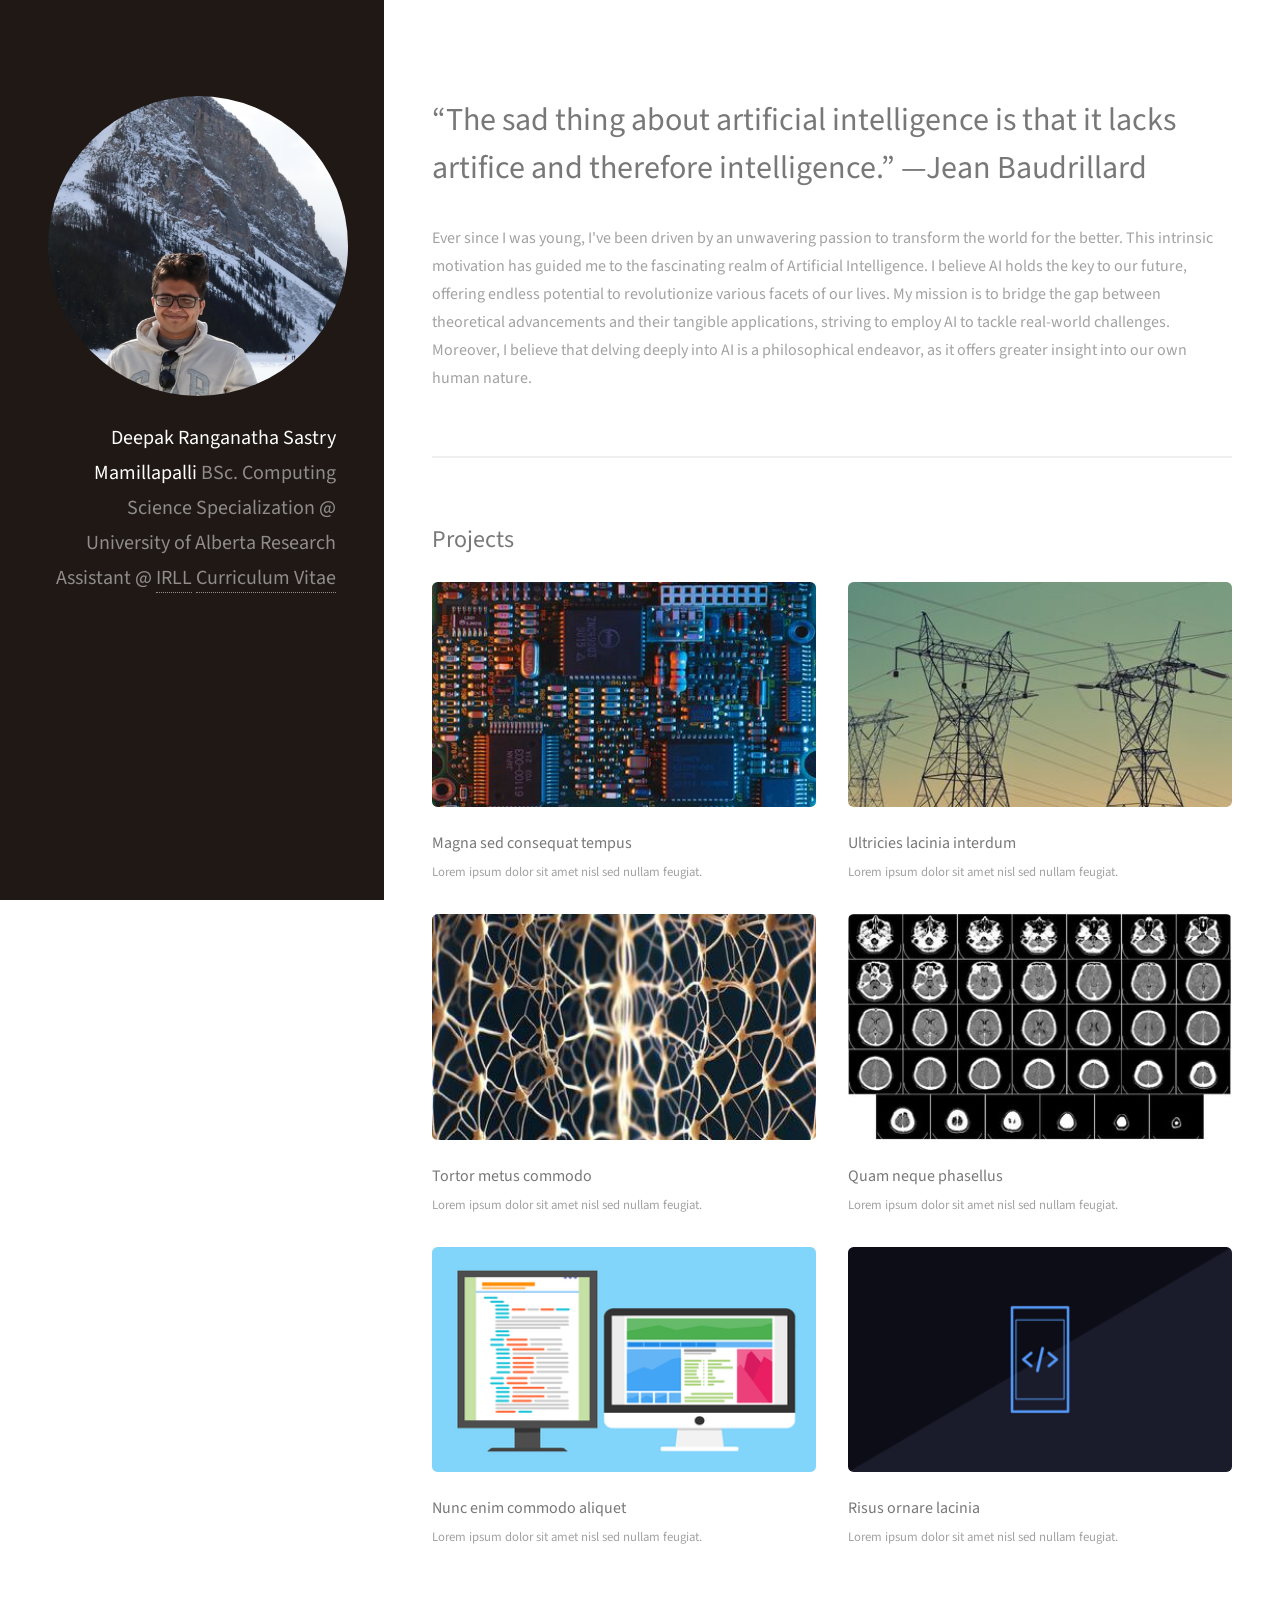
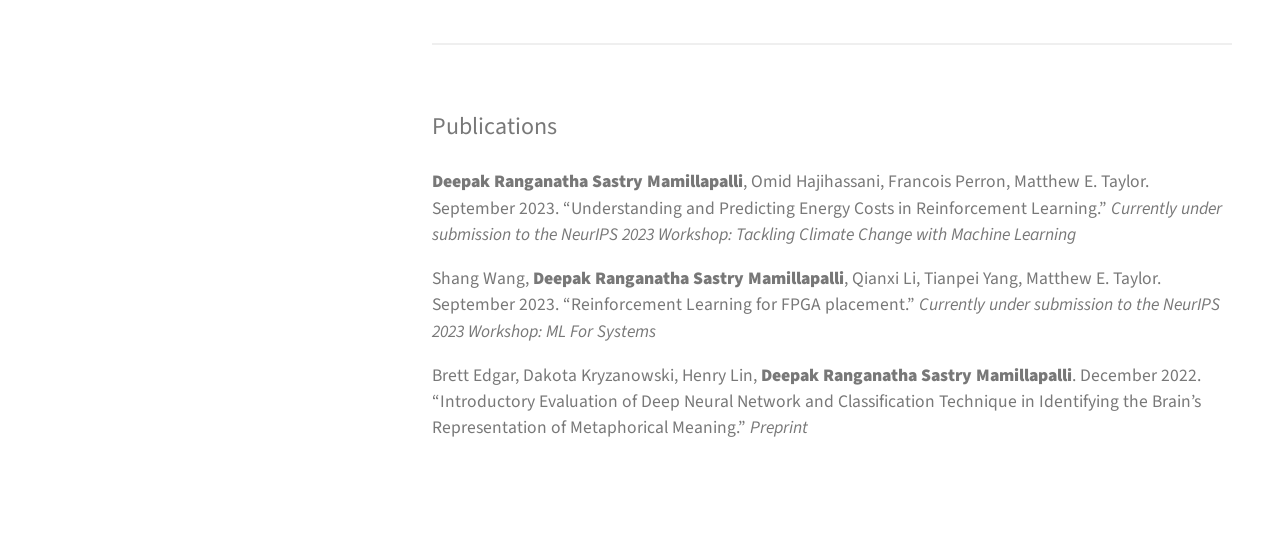
==== index.html @ e7799448 "fixed pdf" ====
<!DOCTYPE HTML>
<!--
	Strata by HTML5 UP
	html5up.net | @ajlkn
	Free for personal and commercial use under the CCA 3.0 license (html5up.net/license)
-->
<html>
	<head>
		<title>Deepak Ranganatha Sastry Mamillapalli</title>
		<meta charset="utf-8" />
		<meta name="viewport" content="width=device-width, initial-scale=1, user-scalable=no" />
		<link rel="stylesheet" href="assets/css/main.css" />
	</head>
	<body class="is-preload">

		<!-- Header -->
			<header id="header">
				<div class="inner">
					<a href="#" class="image avatar"><img src="images/deepak.jpeg" alt="" /></a>
					<h1><strong>Deepak Ranganatha Sastry Mamillapalli</strong><br />
					BSc. Computing Science Specialization @ University of Alberta<br />
					Research Assistant @ <a href="https://irll.ca/" target="_blank" rel="noopener noreferrer">IRLL</a><br />
					<a href="https://deepakr-sastry.github.io/Deepak_CV-3.pdf" target="_blank">Curriculum Vitae</a>
				</h1>
				</div>
			</header>

		<!-- Main -->
			<div id="main">

				<!-- One -->
					<section id="one">
						<header class="major">
							<h2>“The sad thing about artificial intelligence is that it lacks artifice and therefore intelligence.” —Jean Baudrillard</h2>
						</header>
						<p>Ever since I was young, I've been driven by an unwavering passion to transform the world for the better. This intrinsic motivation has guided me to the fascinating realm of Artificial Intelligence. I believe AI holds the key to our future, offering endless potential to revolutionize various facets of our lives. My mission is to bridge the gap between theoretical advancements and their tangible applications, striving to employ AI to tackle real-world challenges. Moreover, I believe that delving deeply into AI is a philosophical endeavor, as it offers greater insight into our own human nature.</p>
						<!-- <ul class="actions">
							<li><a href="#" class="button">Learn More</a></li>
						</ul> -->
					</section>

				<!-- Two -->
					<section id="two">
						<h2>Projects</h2>
						<div class="row">
							<article class="col-6 col-12-xsmall work-item">
								<a class="image fit thumb"><img src="images/thumbs/chip.jpg" alt="" /></a>
								<h3>Magna sed consequat tempus</h3>
								<p>Lorem ipsum dolor sit amet nisl sed nullam feugiat.</p>
							</article>
							<article class="col-6 col-12-xsmall work-item">
								<a class="image fit thumb"><img src="images/thumbs/energy.jpg" alt="" /></a>
								<h3>Ultricies lacinia interdum</h3>
								<p>Lorem ipsum dolor sit amet nisl sed nullam feugiat.</p>
							</article>
							<article class="col-6 col-12-xsmall work-item">
								<a class="image fit thumb"><img src="images/thumbs/neural.jpg" alt="" /></a>
								<h3>Tortor metus commodo</h3>
								<p>Lorem ipsum dolor sit amet nisl sed nullam feugiat.</p>
							</article>
							<article class="col-6 col-12-xsmall work-item">
								<a class="image fit thumb"><img src="images/thumbs/brain.jpg" alt="" /></a>
								<h3>Quam neque phasellus</h3>
								<p>Lorem ipsum dolor sit amet nisl sed nullam feugiat.</p>
							</article>
							<article class="col-6 col-12-xsmall work-item">
								<a class="image fit thumb"><img src="images/thumbs/website.png" alt="" /></a>
								<h3>Nunc enim commodo aliquet</h3>
								<p>Lorem ipsum dolor sit amet nisl sed nullam feugiat.</p>
							</article>
							<article class="col-6 col-12-xsmall work-item">
								<a class="image fit thumb"><img src="images/thumbs/android.png" alt="" /></a>
								<h3>Risus ornare lacinia</h3>
								<p>Lorem ipsum dolor sit amet nisl sed nullam feugiat.</p>
							</article>
						</div>
						<!-- <ul class="actions">
							<li><a href="#" class="button">Full Portfolio</a></li>
						</ul> -->
					</section>

				<!-- Three -->
					<!-- <section id="three">
						<h2>Get In Touch</h2>
						<p>Accumsan pellentesque commodo blandit enim arcu non at amet id arcu magna. Accumsan orci faucibus id eu lorem semper nunc nisi lorem vulputate lorem neque lorem ipsum dolor.</p>
						<div class="row">
							<div class="col-8 col-12-small">
								<form method="post" action="#">
									<div class="row gtr-uniform gtr-50">
										<div class="col-6 col-12-xsmall"><input type="text" name="name" id="name" placeholder="Name" /></div>
										<div class="col-6 col-12-xsmall"><input type="email" name="email" id="email" placeholder="Email" /></div>
										<div class="col-12"><textarea name="message" id="message" placeholder="Message" rows="4"></textarea></div>
									</div>
								</form>
								<ul class="actions">
									<li><input type="submit" value="Send Message" /></li>
								</ul>
							</div>
							<div class="col-4 col-12-small">
								<ul class="labeled-icons">
									<li>
										<h3 class="icon solid fa-home"><span class="label">Address</span></h3>
										1234 Somewhere Rd.<br />
										Nashville, TN 00000<br />
										United States
									</li>
									<li>
										<h3 class="icon solid fa-mobile-alt"><span class="label">Phone</span></h3>
										000-000-0000
									</li>
									<li>
										<h3 class="icon solid fa-envelope"><span class="label">Email</span></h3>
										<a href="#">hello@untitled.tld</a>
									</li>
								</ul>
							</div>
						</div>
					</section> -->

				<!-- Four -->
					<section id="four">
						<h2>Publications</h2>

						<section>
							<h4><strong style="font-weight: 900;">Deepak Ranganatha Sastry Mamillapalli</strong>, Omid Hajihassani, Francois Perron, Matthew E. Taylor. September 2023. “Understanding and Predicting Energy Costs in Reinforcement Learning.” <i>Currently under submission to the NeurIPS 2023 Workshop: Tackling Climate Change with
								Machine Learning</i></h4>
							<h4>Shang Wang, <strong style="font-weight: 900;">Deepak Ranganatha Sastry Mamillapalli</strong>, Qianxi Li, Tianpei Yang, Matthew E. Taylor. September 2023. “Reinforcement Learning
								for FPGA placement.” <i>Currently under submission to the NeurIPS 2023 Workshop: ML For Systems</i></h4>
							<h4>Brett Edgar, Dakota Kryzanowski, Henry Lin, <strong style="font-weight: 900;">Deepak Ranganatha Sastry Mamillapalli</strong>. December 2022. “Introductory Evaluation of Deep
								Neural Network and Classification Technique in Identifying the Brain’s Representation of Metaphorical Meaning.” <i>Preprint</i></h4>

							<!-- <p>This is <b>bold</b> and this is <strong>strong</strong>. This is italic</i> and this is <em>emphasized</em>.
							This is <sup>superscript</sup> text and this is <sub>subscript</sub> text.
							This is <u>underlined</u> and this is code: <code>for (;;) { ... }</code>. Finally, <a href="#">this is a link</a>.</p>
							<hr />
							<header>
								<h4>Heading with a Subtitle</h4>
								<p>Lorem ipsum dolor sit amet nullam id egestas urna aliquam</p>
							</header>
							<p>Nunc lacinia ante nunc ac lobortis. Interdum adipiscing gravida odio porttitor sem non mi integer non faucibus ornare mi ut ante amet placerat aliquet. Volutpat eu sed ante lacinia sapien lorem accumsan varius montes viverra nibh in adipiscing blandit tempus accumsan.</p>
							<header>
								<h5>Heading with a Subtitle</h5>
								<p>Lorem ipsum dolor sit amet nullam id egestas urna aliquam</p>
							</header>
							<p>Nunc lacinia ante nunc ac lobortis. Interdum adipiscing gravida odio porttitor sem non mi integer non faucibus ornare mi ut ante amet placerat aliquet. Volutpat eu sed ante lacinia sapien lorem accumsan varius montes viverra nibh in adipiscing blandit tempus accumsan.</p>
							<hr />
							<h2>Heading Level 2</h2>
							<h3>Heading Level 3</h3>
							<h4>Heading Level 4</h4>
							<h5>Heading Level 5</h5>
							<h6>Heading Level 6</h6>
							<hr />
							<h5>Blockquote</h5>
							<blockquote>Fringilla nisl. Donec accumsan interdum nisi, quis tincidunt felis sagittis eget tempus euismod. Vestibulum ante ipsum primis in faucibus vestibulum. Blandit adipiscing eu felis iaculis volutpat ac adipiscing accumsan faucibus. Vestibulum ante ipsum primis in faucibus lorem ipsum dolor sit amet nullam adipiscing eu felis.</blockquote> -->
<!--
print 'It took ' + i + ' iterations to sort the deck.';</code></pre>
						</section>

						<section>
							<h4>Lists</h4>
							<div class="row">
								<div class="col-6 col-12-xsmall">
									<h5>Unordered</h5>
									<ul>
										<li>Dolor pulvinar etiam magna etiam.</li>
										<li>Sagittis adipiscing lorem eleifend.</li>
										<li>Felis enim feugiat dolore viverra.</li>
									</ul>
									<h5>Alternate</h5>
									<ul class="alt">
										<li>Dolor pulvinar etiam magna etiam.</li>
										<li>Sagittis adipiscing lorem eleifend.</li>
										<li>Felis enim feugiat dolore viverra.</li>
									</ul>
								</div>
								<div class="col-6 col-12-xsmall">
									<h5>Ordered</h5>
									<ol>
										<li>Dolor pulvinar etiam magna etiam.</li>
										<li>Etiam vel felis at lorem sed viverra.</li>
										<li>Felis enim feugiat dolore viverra.</li>
										<li>Dolor pulvinar etiam magna etiam.</li>
										<li>Etiam vel felis at lorem sed viverra.</li>
										<li>Felis enim feugiat dolore viverra.</li>
									</ol>
									<h5>Icons</h5>
									<ul class="icons">
										<li><a href="#" class="icon brands fa-twitter"><span class="label">Twitter</span></a></li>
										<li><a href="#" class="icon brands fa-facebook-f"><span class="label">Facebook</span></a></li>
										<li><a href="#" class="icon brands fa-instagram"><span class="label">Instagram</span></a></li>
										<li><a href="#" class="icon brands fa-github"><span class="label">Github</span></a></li>
										<li><a href="#" class="icon brands fa-dribbble"><span class="label">Dribbble</span></a></li>
										<li><a href="#" class="icon brands fa-tumblr"><span class="label">Tumblr</span></a></li>
									</ul>
								</div>
							</div>
							<h5>Actions</h5>
							<ul class="actions">
								<li><a href="#" class="button primary">Default</a></li>
								<li><a href="#" class="button">Default</a></li>
							</ul>
							<ul class="actions small">
								<li><a href="#" class="button primary small">Small</a></li>
								<li><a href="#" class="button small">Small</a></li>
							</ul>
							<div class="row">
								<div class="col-6 col-12-small">
									<ul class="actions stacked">
										<li><a href="#" class="button primary">Default</a></li>
										<li><a href="#" class="button">Default</a></li>
									</ul>
								</div>
								<div class="col-6 col-12-small">
									<ul class="actions stacked">
										<li><a href="#" class="button primary small">Small</a></li>
										<li><a href="#" class="button small">Small</a></li>
									</ul>
								</div>
								<div class="col-6 col-12-small">
									<ul class="actions stacked">
										<li><a href="#" class="button primary fit">Default</a></li>
										<li><a href="#" class="button fit">Default</a></li>
									</ul>
								</div>
								<div class="col-6 col-12-small">
									<ul class="actions stacked">
										<li><a href="#" class="button primary small fit">Small</a></li>
										<li><a href="#" class="button small fit">Small</a></li>
									</ul>
								</div>
							</div>
						</section>

						<section>
							<h4>Table</h4>
							<h5>Default</h5>
							<div class="table-wrapper">
								<table>
									<thead>
										<tr>
											<th>Name</th>
											<th>Description</th>
											<th>Price</th>
										</tr>
									</thead>
									<tbody>
										<tr>
											<td>Item One</td>
											<td>Ante turpis integer aliquet porttitor.</td>
											<td>29.99</td>
										</tr>
										<tr>
											<td>Item Two</td>
											<td>Vis ac commodo adipiscing arcu aliquet.</td>
											<td>19.99</td>
										</tr>
										<tr>
											<td>Item Three</td>
											<td> Morbi faucibus arcu accumsan lorem.</td>
											<td>29.99</td>
										</tr>
										<tr>
											<td>Item Four</td>
											<td>Vitae integer tempus condimentum.</td>
											<td>19.99</td>
										</tr>
										<tr>
											<td>Item Five</td>
											<td>Ante turpis integer aliquet porttitor.</td>
											<td>29.99</td>
										</tr>
									</tbody>
									<tfoot>
										<tr>
											<td colspan="2"></td>
											<td>100.00</td>
										</tr>
									</tfoot>
								</table>
							</div>

							<h5>Alternate</h5>
							<div class="table-wrapper">
								<table class="alt">
									<thead>
										<tr>
											<th>Name</th>
											<th>Description</th>
											<th>Price</th>
										</tr>
									</thead>
									<tbody>
										<tr>
											<td>Item One</td>
											<td>Ante turpis integer aliquet porttitor.</td>
											<td>29.99</td>
										</tr>
										<tr>
											<td>Item Two</td>
											<td>Vis ac commodo adipiscing arcu aliquet.</td>
											<td>19.99</td>
										</tr>
										<tr>
											<td>Item Three</td>
											<td> Morbi faucibus arcu accumsan lorem.</td>
											<td>29.99</td>
										</tr>
										<tr>
											<td>Item Four</td>
											<td>Vitae integer tempus condimentum.</td>
											<td>19.99</td>
										</tr>
										<tr>
											<td>Item Five</td>
											<td>Ante turpis integer aliquet porttitor.</td>
											<td>29.99</td>
										</tr>
									</tbody>
									<tfoot>
										<tr>
											<td colspan="2"></td>
											<td>100.00</td>
										</tr>
									</tfoot>
								</table>
							</div>
						</section>

						<section>
							<h4>Buttons</h4>
							<ul class="actions">
								<li><a href="#" class="button primary">Primary</a></li>
								<li><a href="#" class="button">Default</a></li>
							</ul>
							<ul class="actions">
								<li><a href="#" class="button large">Large</a></li>
								<li><a href="#" class="button">Default</a></li>
								<li><a href="#" class="button small">Small</a></li>
							</ul>
							<ul class="actions fit">
								<li><a href="#" class="button primary fit">Fit</a></li>
								<li><a href="#" class="button fit">Fit</a></li>
							</ul>
							<ul class="actions fit small">
								<li><a href="#" class="button primary fit small">Fit + Small</a></li>
								<li><a href="#" class="button fit small">Fit + Small</a></li>
							</ul>
							<ul class="actions">
								<li><a href="#" class="button primary icon solid fa-download">Icon</a></li>
								<li><a href="#" class="button icon solid fa-download">Icon</a></li>
							</ul>
							<ul class="actions">
								<li><span class="button primary disabled">Primary</span></li>
								<li><span class="button disabled">Default</span></li>
							</ul>
						</section>

						<section>
							<h4>Form</h4>
							<form method="post" action="#">
								<div class="row gtr-uniform gtr-50">
									<div class="col-6 col-12-xsmall">
										<input type="text" name="demo-name" id="demo-name" value="" placeholder="Name" />
									</div>
									<div class="col-6 col-12-xsmall">
										<input type="email" name="demo-email" id="demo-email" value="" placeholder="Email" />
									</div>
									<div class="col-12">
										<select name="demo-category" id="demo-category">
											<option value="">- Category -</option>
											<option value="1">Manufacturing</option>
											<option value="1">Shipping</option>
											<option value="1">Administration</option>
											<option value="1">Human Resources</option>
										</select>
									</div>
									<div class="col-4 col-12-small">
										<input type="radio" id="demo-priority-low" name="demo-priority" checked>
										<label for="demo-priority-low">Low Priority</label>
									</div>
									<div class="col-4 col-12-small">
										<input type="radio" id="demo-priority-normal" name="demo-priority">
										<label for="demo-priority-normal">Normal Priority</label>
									</div>
									<div class="col-4 col-12-small">
										<input type="radio" id="demo-priority-high" name="demo-priority">
										<label for="demo-priority-high">High Priority</label>
									</div>
									<div class="col-6 col-12-small">
										<input type="checkbox" id="demo-copy" name="demo-copy">
										<label for="demo-copy">Email me a copy of this message</label>
									</div>
									<div class="col-6 col-12-small">
										<input type="checkbox" id="demo-human" name="demo-human" checked>
										<label for="demo-human">I am a human and not a robot</label>
									</div>
									<div class="col-12">
										<textarea name="demo-message" id="demo-message" placeholder="Enter your message" rows="6"></textarea>
									</div>
									<div class="col-12">
										<ul class="actions">
											<li><input type="submit" value="Send Message" class="primary" /></li>
											<li><input type="reset" value="Reset" /></li>
										</ul>
									</div>
								</div>
							</form>
						</section>

						<section>
							<h4>Image</h4>
							<h5>Fit</h5>
							<div class="box alt">
								<div class="row gtr-50 gtr-uniform">
									<div class="col-12"><span class="image fit"><img src="images/fulls/05.jpg" alt="" /></span></div>
									<div class="col-4"><span class="image fit"><img src="images/thumbs/01.jpg" alt="" /></span></div>
									<div class="col-4"><span class="image fit"><img src="images/thumbs/02.jpg" alt="" /></span></div>
									<div class="col-4"><span class="image fit"><img src="images/thumbs/03.jpg" alt="" /></span></div>
									<div class="col-4"><span class="image fit"><img src="images/thumbs/04.jpg" alt="" /></span></div>
									<div class="col-4"><span class="image fit"><img src="images/thumbs/05.jpg" alt="" /></span></div>
									<div class="col-4"><span class="image fit"><img src="images/thumbs/06.jpg" alt="" /></span></div>
									<div class="col-4"><span class="image fit"><img src="images/thumbs/03.jpg" alt="" /></span></div>
									<div class="col-4"><span class="image fit"><img src="images/thumbs/02.jpg" alt="" /></span></div>
									<div class="col-4"><span class="image fit"><img src="images/thumbs/01.jpg" alt="" /></span></div>
								</div>
							</div>
							<h5>Left &amp; Right</h5>
							<p><span class="image left"><img src="images/avatar.jpg" alt="" /></span>Fringilla nisl. Donec accumsan interdum nisi, quis tincidunt felis sagittis eget. tempus euismod. Vestibulum ante ipsum primis in faucibus vestibulum. Blandit adipiscing eu felis iaculis volutpat ac adipiscing accumsan eu faucibus. Integer ac pellentesque praesent tincidunt felis sagittis eget. tempus euismod. Vestibulum ante ipsum primis in faucibus vestibulum. Blandit adipiscing eu felis iaculis volutpat ac adipiscing accumsan eu faucibus. Integer ac pellentesque praesent. Donec accumsan interdum nisi, quis tincidunt felis sagittis eget. tempus euismod. Vestibulum ante ipsum primis in faucibus vestibulum. Blandit adipiscing eu felis iaculis volutpat ac adipiscing accumsan eu faucibus. Integer ac pellentesque praesent tincidunt felis sagittis eget. tempus euismod. Vestibulum ante ipsum primis in faucibus vestibulum. Blandit adipiscing eu felis iaculis volutpat ac adipiscing accumsan eu faucibus. Integer ac pellentesque praesent.</p>
							<p><span class="image right"><img src="images/avatar.jpg" alt="" /></span>Fringilla nisl. Donec accumsan interdum nisi, quis tincidunt felis sagittis eget. tempus euismod. Vestibulum ante ipsum primis in faucibus vestibulum. Blandit adipiscing eu felis iaculis volutpat ac adipiscing accumsan eu faucibus. Integer ac pellentesque praesent tincidunt felis sagittis eget. tempus euismod. Vestibulum ante ipsum primis in faucibus vestibulum. Blandit adipiscing eu felis iaculis volutpat ac adipiscing accumsan eu faucibus. Integer ac pellentesque praesent. Donec accumsan interdum nisi, quis tincidunt felis sagittis eget. tempus euismod. Vestibulum ante ipsum primis in faucibus vestibulum. Blandit adipiscing eu felis iaculis volutpat ac adipiscing accumsan eu faucibus. Integer ac pellentesque praesent tincidunt felis sagittis eget. tempus euismod. Vestibulum ante ipsum primis in faucibus vestibulum. Blandit adipiscing eu felis iaculis volutpat ac adipiscing accumsan eu faucibus. Integer ac pellentesque praesent.</p>
						</section>

					</section>
				-->

			</div>

		<!-- Footer -->
			<footer id="footer">
				<div class="inner">
					<ul class="icons">
						<li><a href="https://www.linkedin.com/in/mamillap/" target="_blank" class="icon brands fa-linkedin"><span class="label">LinkedIn</span></a></li>
						<li><a href="https://github.com/DeepakR-Sastry" target="_blank" class="icon brands fa-github"><span class="label">Github</span></a></li>
						<li><a href="mailto:mamillap@ualberta.ca" target="_blank" class="icon solid fa-envelope"><span class="label">Email</span></a></li>
					</ul>
					<!-- <ul class="copyright">
						<li>&copy; Untitled</li><li>Design: <a href="http://html5up.net">HTML5 UP</a></li>
					</ul> -->
				</div>
			</footer>

		<!-- Scripts -->
			<script src="assets/js/jquery.min.js"></script>
			<script src="assets/js/jquery.poptrox.min.js"></script>
			<script src="assets/js/browser.min.js"></script>
			<script src="assets/js/breakpoints.min.js"></script>
			<script src="assets/js/util.js"></script>
			<script src="assets/js/main.js"></script>

	</body>
</html>
---- assets/css/main.css ----
@import url("fontawesome-all.min.css");
@import url("https://fonts.googleapis.com/css?family=Source+Sans+Pro:400,400italic");

/*
	Strata by HTML5 UP
	html5up.net | @ajlkn
	Free for personal and commercial use under the CCA 3.0 license (html5up.net/license)
*/

html, body, div, span, applet, object,
iframe, h1, h2, h3, h4, h5, h6, p, blockquote,
pre, a, abbr, acronym, address, big, cite,
code, del, dfn, em, img, ins, kbd, q, s, samp,
small, strike, strong, sub, sup, tt, var, b,
u, i, center, dl, dt, dd, ol, ul, li, fieldset,
form, label, legend, table, caption, tbody,
tfoot, thead, tr, th, td, article, aside,
canvas, details, embed, figure, figcaption,
footer, header, hgroup, menu, nav, output, ruby,
section, summary, time, mark, audio, video {
	margin: 0;
	padding: 0;
	border: 0;
	font-size: 100%;
	font: inherit;
	vertical-align: baseline;}

article, aside, details, figcaption, figure,
footer, header, hgroup, menu, nav, section {
	display: block;}

body {
	line-height: 1;
}

ol, ul {
	list-style: none;
}

blockquote, q {
	quotes: none;
}

	blockquote:before, blockquote:after, q:before, q:after {
		content: '';
		content: none;
	}

table {
	border-collapse: collapse;
	border-spacing: 0;
}

body {
	-webkit-text-size-adjust: none;
}

mark {
	background-color: transparent;
	color: inherit;
}

input::-moz-focus-inner {
	border: 0;
	padding: 0;
}

input, select, textarea {
	-moz-appearance: none;
	-webkit-appearance: none;
	-ms-appearance: none;
	appearance: none;
}

/* Basic */

	html {
		box-sizing: border-box;
	}

	*, *:before, *:after {
		box-sizing: inherit;
	}

	body {
		background: #fff;
	}

		body.is-preload *, body.is-preload *:before, body.is-preload *:after {
			-moz-animation: none !important;
			-webkit-animation: none !important;
			-ms-animation: none !important;
			animation: none !important;
			-moz-transition: none !important;
			-webkit-transition: none !important;
			-ms-transition: none !important;
			transition: none !important;
		}

	body, input, select, textarea {
		color: #a2a2a2;
		font-family: "Source Sans Pro", Helvetica, sans-serif;
		font-size: 16pt;
		font-weight: 400;
		line-height: 1.75em;
	}

	a {
		-moz-transition: color 0.2s ease-in-out, border-color 0.2s ease-in-out;
		-webkit-transition: color 0.2s ease-in-out, border-color 0.2s ease-in-out;
		-ms-transition: color 0.2s ease-in-out, border-color 0.2s ease-in-out;
		transition: color 0.2s ease-in-out, border-color 0.2s ease-in-out;
		border-bottom: dotted 1px;
		color: #49bf9d;
		text-decoration: none;
	}

		a:hover {
			border-bottom-color: transparent;
			color: #49bf9d !important;
			text-decoration: none;
		}

	strong, b {
		color: #787878;
		font-weight: 400;
	}

	em, i {
		font-style: italic;
	}

	p {
		margin: 0 0 2em 0;
	}

	h1, h2, h3, h4, h5, h6 {
		color: #787878;
		font-weight: 400;
		line-height: 1em;
		margin: 0 0 1em 0;
	}

		h1 a, h2 a, h3 a, h4 a, h5 a, h6 a {
			color: inherit;
			text-decoration: none;
		}

	h1 {
		font-size: 2em;
		line-height: 1.5em;
	}

	h2 {
		font-size: 1.5em;
		line-height: 1.5em;
	}

	h3 {
		font-size: 1.25em;
		line-height: 1.5em;
	}

	h4 {
		font-size: 1.1em;
		line-height: 1.5em;
	}

	h5 {
		font-size: 0.9em;
		line-height: 1.5em;
	}

	h6 {
		font-size: 0.7em;
		line-height: 1.5em;
	}

	sub {
		font-size: 0.8em;
		position: relative;
		top: 0.5em;
	}

	sup {
		font-size: 0.8em;
		position: relative;
		top: -0.5em;
	}

	hr {
		border: 0;
		border-bottom: solid 2px #efefef;
		margin: 2em 0;
	}

		hr.major {
			margin: 3em 0;
		}

	blockquote {
		border-left: solid 6px #efefef;
		font-style: italic;
		margin: 0 0 2em 0;
		padding: 0.5em 0 0.5em 1.5em;
	}

	code {
		background: #f7f7f7;
		border-radius: 0.35em;
		border: solid 2px #efefef;
		font-family: "Courier New", monospace;
		font-size: 0.9em;
		margin: 0 0.25em;
		padding: 0.25em 0.65em;
	}

	pre {
		-webkit-overflow-scrolling: touch;
		font-family: "Courier New", monospace;
		font-size: 0.9em;
		margin: 0 0 2em 0;
	}

		pre code {
			display: block;
			line-height: 1.75em;
			padding: 1em 1.5em;
			overflow-x: auto;
		}

	.align-left {
		text-align: left;
	}

	.align-center {
		text-align: center;
	}

	.align-right {
		text-align: right;
	}

/* Container */

	.container {
		margin: 0 auto;
		max-width: calc(100% - 4em);
		width: 100%;
	}

		.container.xsmall {
			width: 25%;
		}

		.container.small {
			width: 50%;
		}

		.container.medium {
			width: 75%;
		}

		.container.large {
			width: 125%;
		}

		.container.xlarge {
			width: 150%;
		}

		.container.max {
			width: 100%;
		}

		@media screen and (max-width: 980px) {

			.container {
				width: 100% !important;
				max-width: 100% !important;
			}

		}

		@media screen and (max-width: 480px) {

			.container {
				max-width: calc(100% - 3em);
			}

		}

/* Row */

	.row {
		display: flex;
		flex-wrap: wrap;
		box-sizing: border-box;
		align-items: stretch;
	}

		.row > * {
			box-sizing: border-box;
		}

		.row.gtr-uniform > * > :last-child {
			margin-bottom: 0;
		}

		.row.aln-left {
			justify-content: flex-start;
		}

		.row.aln-center {
			justify-content: center;
		}

		.row.aln-right {
			justify-content: flex-end;
		}

		.row.aln-top {
			align-items: flex-start;
		}

		.row.aln-middle {
			align-items: center;
		}

		.row.aln-bottom {
			align-items: flex-end;
		}

		.row > .imp {
			order: -1;
		}

		.row > .col-1 {
			width: 8.33333%;
		}

		.row > .off-1 {
			margin-left: 8.33333%;
		}

		.row > .col-2 {
			width: 16.66667%;
		}

		.row > .off-2 {
			margin-left: 16.66667%;
		}

		.row > .col-3 {
			width: 25%;
		}

		.row > .off-3 {
			margin-left: 25%;
		}

		.row > .col-4 {
			width: 33.33333%;
		}

		.row > .off-4 {
			margin-left: 33.33333%;
		}

		.row > .col-5 {
			width: 41.66667%;
		}

		.row > .off-5 {
			margin-left: 41.66667%;
		}

		.row > .col-6 {
			width: 50%;
		}

		.row > .off-6 {
			margin-left: 50%;
		}

		.row > .col-7 {
			width: 58.33333%;
		}

		.row > .off-7 {
			margin-left: 58.33333%;
		}

		.row > .col-8 {
			width: 66.66667%;
		}

		.row > .off-8 {
			margin-left: 66.66667%;
		}

		.row > .col-9 {
			width: 75%;
		}

		.row > .off-9 {
			margin-left: 75%;
		}

		.row > .col-10 {
			width: 83.33333%;
		}

		.row > .off-10 {
			margin-left: 83.33333%;
		}

		.row > .col-11 {
			width: 91.66667%;
		}

		.row > .off-11 {
			margin-left: 91.66667%;
		}

		.row > .col-12 {
			width: 100%;
		}

		.row > .off-12 {
			margin-left: 100%;
		}

		.row.gtr-0 {
			margin-top: 0;
			margin-left: 0em;
		}

			.row.gtr-0 > * {
				padding: 0 0 0 0em;
			}

			.row.gtr-0.gtr-uniform {
				margin-top: 0em;
			}

				.row.gtr-0.gtr-uniform > * {
					padding-top: 0em;
				}

		.row.gtr-25 {
			margin-top: 0;
			margin-left: -0.625em;
		}

			.row.gtr-25 > * {
				padding: 0 0 0 0.625em;
			}

			.row.gtr-25.gtr-uniform {
				margin-top: -0.625em;
			}

				.row.gtr-25.gtr-uniform > * {
					padding-top: 0.625em;
				}

		.row.gtr-50 {
			margin-top: 0;
			margin-left: -1.25em;
		}

			.row.gtr-50 > * {
				padding: 0 0 0 1.25em;
			}

			.row.gtr-50.gtr-uniform {
				margin-top: -1.25em;
			}

				.row.gtr-50.gtr-uniform > * {
					padding-top: 1.25em;
				}

		.row {
			margin-top: 0;
			margin-left: -2.5em;
		}

			.row > * {
				padding: 0 0 0 2.5em;
			}

			.row.gtr-uniform {
				margin-top: -2.5em;
			}

				.row.gtr-uniform > * {
					padding-top: 2.5em;
				}

		.row.gtr-150 {
			margin-top: 0;
			margin-left: -3.75em;
		}

			.row.gtr-150 > * {
				padding: 0 0 0 3.75em;
			}

			.row.gtr-150.gtr-uniform {
				margin-top: -3.75em;
			}

				.row.gtr-150.gtr-uniform > * {
					padding-top: 3.75em;
				}

		.row.gtr-200 {
			margin-top: 0;
			margin-left: -5em;
		}

			.row.gtr-200 > * {
				padding: 0 0 0 5em;
			}

			.row.gtr-200.gtr-uniform {
				margin-top: -5em;
			}

				.row.gtr-200.gtr-uniform > * {
					padding-top: 5em;
				}

		@media screen and (max-width: 1800px) {

			.row {
				display: flex;
				flex-wrap: wrap;
				box-sizing: border-box;
				align-items: stretch;
			}

				.row > * {
					box-sizing: border-box;
				}

				.row.gtr-uniform > * > :last-child {
					margin-bottom: 0;
				}

				.row.aln-left {
					justify-content: flex-start;
				}

				.row.aln-center {
					justify-content: center;
				}

				.row.aln-right {
					justify-content: flex-end;
				}

				.row.aln-top {
					align-items: flex-start;
				}

				.row.aln-middle {
					align-items: center;
				}

				.row.aln-bottom {
					align-items: flex-end;
				}

				.row > .imp-xlarge {
					order: -1;
				}

				.row > .col-1-xlarge {
					width: 8.33333%;
				}

				.row > .off-1-xlarge {
					margin-left: 8.33333%;
				}

				.row > .col-2-xlarge {
					width: 16.66667%;
				}

				.row > .off-2-xlarge {
					margin-left: 16.66667%;
				}

				.row > .col-3-xlarge {
					width: 25%;
				}

				.row > .off-3-xlarge {
					margin-left: 25%;
				}

				.row > .col-4-xlarge {
					width: 33.33333%;
				}

				.row > .off-4-xlarge {
					margin-left: 33.33333%;
				}

				.row > .col-5-xlarge {
					width: 41.66667%;
				}

				.row > .off-5-xlarge {
					margin-left: 41.66667%;
				}

				.row > .col-6-xlarge {
					width: 50%;
				}

				.row > .off-6-xlarge {
					margin-left: 50%;
				}

				.row > .col-7-xlarge {
					width: 58.33333%;
				}

				.row > .off-7-xlarge {
					margin-left: 58.33333%;
				}

				.row > .col-8-xlarge {
					width: 66.66667%;
				}

				.row > .off-8-xlarge {
					margin-left: 66.66667%;
				}

				.row > .col-9-xlarge {
					width: 75%;
				}

				.row > .off-9-xlarge {
					margin-left: 75%;
				}

				.row > .col-10-xlarge {
					width: 83.33333%;
				}

				.row > .off-10-xlarge {
					margin-left: 83.33333%;
				}

				.row > .col-11-xlarge {
					width: 91.66667%;
				}

				.row > .off-11-xlarge {
					margin-left: 91.66667%;
				}

				.row > .col-12-xlarge {
					width: 100%;
				}

				.row > .off-12-xlarge {
					margin-left: 100%;
				}

				.row.gtr-0 {
					margin-top: 0;
					margin-left: 0em;
				}

					.row.gtr-0 > * {
						padding: 0 0 0 0em;
					}

					.row.gtr-0.gtr-uniform {
						margin-top: 0em;
					}

						.row.gtr-0.gtr-uniform > * {
							padding-top: 0em;
						}

				.row.gtr-25 {
					margin-top: 0;
					margin-left: -0.625em;
				}

					.row.gtr-25 > * {
						padding: 0 0 0 0.625em;
					}

					.row.gtr-25.gtr-uniform {
						margin-top: -0.625em;
					}

						.row.gtr-25.gtr-uniform > * {
							padding-top: 0.625em;
						}

				.row.gtr-50 {
					margin-top: 0;
					margin-left: -1.25em;
				}

					.row.gtr-50 > * {
						padding: 0 0 0 1.25em;
					}

					.row.gtr-50.gtr-uniform {
						margin-top: -1.25em;
					}

						.row.gtr-50.gtr-uniform > * {
							padding-top: 1.25em;
						}

				.row {
					margin-top: 0;
					margin-left: -2.5em;
				}

					.row > * {
						padding: 0 0 0 2.5em;
					}

					.row.gtr-uniform {
						margin-top: -2.5em;
					}

						.row.gtr-uniform > * {
							padding-top: 2.5em;
						}

				.row.gtr-150 {
					margin-top: 0;
					margin-left: -3.75em;
				}

					.row.gtr-150 > * {
						padding: 0 0 0 3.75em;
					}

					.row.gtr-150.gtr-uniform {
						margin-top: -3.75em;
					}

						.row.gtr-150.gtr-uniform > * {
							padding-top: 3.75em;
						}

				.row.gtr-200 {
					margin-top: 0;
					margin-left: -5em;
				}

					.row.gtr-200 > * {
						padding: 0 0 0 5em;
					}

					.row.gtr-200.gtr-uniform {
						margin-top: -5em;
					}

						.row.gtr-200.gtr-uniform > * {
							padding-top: 5em;
						}

		}

		@media screen and (max-width: 1280px) {

			.row {
				display: flex;
				flex-wrap: wrap;
				box-sizing: border-box;
				align-items: stretch;
			}

				.row > * {
					box-sizing: border-box;
				}

				.row.gtr-uniform > * > :last-child {
					margin-bottom: 0;
				}

				.row.aln-left {
					justify-content: flex-start;
				}

				.row.aln-center {
					justify-content: center;
				}

				.row.aln-right {
					justify-content: flex-end;
				}

				.row.aln-top {
					align-items: flex-start;
				}

				.row.aln-middle {
					align-items: center;
				}

				.row.aln-bottom {
					align-items: flex-end;
				}

				.row > .imp-large {
					order: -1;
				}

				.row > .col-1-large {
					width: 8.33333%;
				}

				.row > .off-1-large {
					margin-left: 8.33333%;
				}

				.row > .col-2-large {
					width: 16.66667%;
				}

				.row > .off-2-large {
					margin-left: 16.66667%;
				}

				.row > .col-3-large {
					width: 25%;
				}

				.row > .off-3-large {
					margin-left: 25%;
				}

				.row > .col-4-large {
					width: 33.33333%;
				}

				.row > .off-4-large {
					margin-left: 33.33333%;
				}

				.row > .col-5-large {
					width: 41.66667%;
				}

				.row > .off-5-large {
					margin-left: 41.66667%;
				}

				.row > .col-6-large {
					width: 50%;
				}

				.row > .off-6-large {
					margin-left: 50%;
				}

				.row > .col-7-large {
					width: 58.33333%;
				}

				.row > .off-7-large {
					margin-left: 58.33333%;
				}

				.row > .col-8-large {
					width: 66.66667%;
				}

				.row > .off-8-large {
					margin-left: 66.66667%;
				}

				.row > .col-9-large {
					width: 75%;
				}

				.row > .off-9-large {
					margin-left: 75%;
				}

				.row > .col-10-large {
					width: 83.33333%;
				}

				.row > .off-10-large {
					margin-left: 83.33333%;
				}

				.row > .col-11-large {
					width: 91.66667%;
				}

				.row > .off-11-large {
					margin-left: 91.66667%;
				}

				.row > .col-12-large {
					width: 100%;
				}

				.row > .off-12-large {
					margin-left: 100%;
				}

				.row.gtr-0 {
					margin-top: 0;
					margin-left: 0em;
				}

					.row.gtr-0 > * {
						padding: 0 0 0 0em;
					}

					.row.gtr-0.gtr-uniform {
						margin-top: 0em;
					}

						.row.gtr-0.gtr-uniform > * {
							padding-top: 0em;
						}

				.row.gtr-25 {
					margin-top: 0;
					margin-left: -0.5em;
				}

					.row.gtr-25 > * {
						padding: 0 0 0 0.5em;
					}

					.row.gtr-25.gtr-uniform {
						margin-top: -0.5em;
					}

						.row.gtr-25.gtr-uniform > * {
							padding-top: 0.5em;
						}

				.row.gtr-50 {
					margin-top: 0;
					margin-left: -1em;
				}

					.row.gtr-50 > * {
						padding: 0 0 0 1em;
					}

					.row.gtr-50.gtr-uniform {
						margin-top: -1em;
					}

						.row.gtr-50.gtr-uniform > * {
							padding-top: 1em;
						}

				.row {
					margin-top: 0;
					margin-left: -2em;
				}

					.row > * {
						padding: 0 0 0 2em;
					}

					.row.gtr-uniform {
						margin-top: -2em;
					}

						.row.gtr-uniform > * {
							padding-top: 2em;
						}

				.row.gtr-150 {
					margin-top: 0;
					margin-left: -3em;
				}

					.row.gtr-150 > * {
						padding: 0 0 0 3em;
					}

					.row.gtr-150.gtr-uniform {
						margin-top: -3em;
					}

						.row.gtr-150.gtr-uniform > * {
							padding-top: 3em;
						}

				.row.gtr-200 {
					margin-top: 0;
					margin-left: -4em;
				}

					.row.gtr-200 > * {
						padding: 0 0 0 4em;
					}

					.row.gtr-200.gtr-uniform {
						margin-top: -4em;
					}

						.row.gtr-200.gtr-uniform > * {
							padding-top: 4em;
						}

		}

		@media screen and (max-width: 980px) {

			.row {
				display: flex;
				flex-wrap: wrap;
				box-sizing: border-box;
				align-items: stretch;
			}

				.row > * {
					box-sizing: border-box;
				}

				.row.gtr-uniform > * > :last-child {
					margin-bottom: 0;
				}

				.row.aln-left {
					justify-content: flex-start;
				}

				.row.aln-center {
					justify-content: center;
				}

				.row.aln-right {
					justify-content: flex-end;
				}

				.row.aln-top {
					align-items: flex-start;
				}

				.row.aln-middle {
					align-items: center;
				}

				.row.aln-bottom {
					align-items: flex-end;
				}

				.row > .imp-medium {
					order: -1;
				}

				.row > .col-1-medium {
					width: 8.33333%;
				}

				.row > .off-1-medium {
					margin-left: 8.33333%;
				}

				.row > .col-2-medium {
					width: 16.66667%;
				}

				.row > .off-2-medium {
					margin-left: 16.66667%;
				}

				.row > .col-3-medium {
					width: 25%;
				}

				.row > .off-3-medium {
					margin-left: 25%;
				}

				.row > .col-4-medium {
					width: 33.33333%;
				}

				.row > .off-4-medium {
					margin-left: 33.33333%;
				}

				.row > .col-5-medium {
					width: 41.66667%;
				}

				.row > .off-5-medium {
					margin-left: 41.66667%;
				}

				.row > .col-6-medium {
					width: 50%;
				}

				.row > .off-6-medium {
					margin-left: 50%;
				}

				.row > .col-7-medium {
					width: 58.33333%;
				}

				.row > .off-7-medium {
					margin-left: 58.33333%;
				}

				.row > .col-8-medium {
					width: 66.66667%;
				}

				.row > .off-8-medium {
					margin-left: 66.66667%;
				}

				.row > .col-9-medium {
					width: 75%;
				}

				.row > .off-9-medium {
					margin-left: 75%;
				}

				.row > .col-10-medium {
					width: 83.33333%;
				}

				.row > .off-10-medium {
					margin-left: 83.33333%;
				}

				.row > .col-11-medium {
					width: 91.66667%;
				}

				.row > .off-11-medium {
					margin-left: 91.66667%;
				}

				.row > .col-12-medium {
					width: 100%;
				}

				.row > .off-12-medium {
					margin-left: 100%;
				}

				.row.gtr-0 {
					margin-top: 0;
					margin-left: 0em;
				}

					.row.gtr-0 > * {
						padding: 0 0 0 0em;
					}

					.row.gtr-0.gtr-uniform {
						margin-top: 0em;
					}

						.row.gtr-0.gtr-uniform > * {
							padding-top: 0em;
						}

				.row.gtr-25 {
					margin-top: 0;
					margin-left: -0.5em;
				}

					.row.gtr-25 > * {
						padding: 0 0 0 0.5em;
					}

					.row.gtr-25.gtr-uniform {
						margin-top: -0.5em;
					}

						.row.gtr-25.gtr-uniform > * {
							padding-top: 0.5em;
						}

				.row.gtr-50 {
					margin-top: 0;
					margin-left: -1em;
				}

					.row.gtr-50 > * {
						padding: 0 0 0 1em;
					}

					.row.gtr-50.gtr-uniform {
						margin-top: -1em;
					}

						.row.gtr-50.gtr-uniform > * {
							padding-top: 1em;
						}

				.row {
					margin-top: 0;
					margin-left: -2em;
				}

					.row > * {
						padding: 0 0 0 2em;
					}

					.row.gtr-uniform {
						margin-top: -2em;
					}

						.row.gtr-uniform > * {
							padding-top: 2em;
						}

				.row.gtr-150 {
					margin-top: 0;
					margin-left: -3em;
				}

					.row.gtr-150 > * {
						padding: 0 0 0 3em;
					}

					.row.gtr-150.gtr-uniform {
						margin-top: -3em;
					}

						.row.gtr-150.gtr-uniform > * {
							padding-top: 3em;
						}

				.row.gtr-200 {
					margin-top: 0;
					margin-left: -4em;
				}

					.row.gtr-200 > * {
						padding: 0 0 0 4em;
					}

					.row.gtr-200.gtr-uniform {
						margin-top: -4em;
					}

						.row.gtr-200.gtr-uniform > * {
							padding-top: 4em;
						}

		}

		@media screen and (max-width: 736px) {

			.row {
				display: flex;
				flex-wrap: wrap;
				box-sizing: border-box;
				align-items: stretch;
			}

				.row > * {
					box-sizing: border-box;
				}

				.row.gtr-uniform > * > :last-child {
					margin-bottom: 0;
				}

				.row.aln-left {
					justify-content: flex-start;
				}

				.row.aln-center {
					justify-content: center;
				}

				.row.aln-right {
					justify-content: flex-end;
				}

				.row.aln-top {
					align-items: flex-start;
				}

				.row.aln-middle {
					align-items: center;
				}

				.row.aln-bottom {
					align-items: flex-end;
				}

				.row > .imp-small {
					order: -1;
				}

				.row > .col-1-small {
					width: 8.33333%;
				}

				.row > .off-1-small {
					margin-left: 8.33333%;
				}

				.row > .col-2-small {
					width: 16.66667%;
				}

				.row > .off-2-small {
					margin-left: 16.66667%;
				}

				.row > .col-3-small {
					width: 25%;
				}

				.row > .off-3-small {
					margin-left: 25%;
				}

				.row > .col-4-small {
					width: 33.33333%;
				}

				.row > .off-4-small {
					margin-left: 33.33333%;
				}

				.row > .col-5-small {
					width: 41.66667%;
				}

				.row > .off-5-small {
					margin-left: 41.66667%;
				}

				.row > .col-6-small {
					width: 50%;
				}

				.row > .off-6-small {
					margin-left: 50%;
				}

				.row > .col-7-small {
					width: 58.33333%;
				}

				.row > .off-7-small {
					margin-left: 58.33333%;
				}

				.row > .col-8-small {
					width: 66.66667%;
				}

				.row > .off-8-small {
					margin-left: 66.66667%;
				}

				.row > .col-9-small {
					width: 75%;
				}

				.row > .off-9-small {
					margin-left: 75%;
				}

				.row > .col-10-small {
					width: 83.33333%;
				}

				.row > .off-10-small {
					margin-left: 83.33333%;
				}

				.row > .col-11-small {
					width: 91.66667%;
				}

				.row > .off-11-small {
					margin-left: 91.66667%;
				}

				.row > .col-12-small {
					width: 100%;
				}

				.row > .off-12-small {
					margin-left: 100%;
				}

				.row.gtr-0 {
					margin-top: 0;
					margin-left: 0em;
				}

					.row.gtr-0 > * {
						padding: 0 0 0 0em;
					}

					.row.gtr-0.gtr-uniform {
						margin-top: 0em;
					}

						.row.gtr-0.gtr-uniform > * {
							padding-top: 0em;
						}

				.row.gtr-25 {
					margin-top: 0;
					margin-left: -0.375em;
				}

					.row.gtr-25 > * {
						padding: 0 0 0 0.375em;
					}

					.row.gtr-25.gtr-uniform {
						margin-top: -0.375em;
					}

						.row.gtr-25.gtr-uniform > * {
							padding-top: 0.375em;
						}

				.row.gtr-50 {
					margin-top: 0;
					margin-left: -0.75em;
				}

					.row.gtr-50 > * {
						padding: 0 0 0 0.75em;
					}

					.row.gtr-50.gtr-uniform {
						margin-top: -0.75em;
					}

						.row.gtr-50.gtr-uniform > * {
							padding-top: 0.75em;
						}

				.row {
					margin-top: 0;
					margin-left: -1.5em;
				}

					.row > * {
						padding: 0 0 0 1.5em;
					}

					.row.gtr-uniform {
						margin-top: -1.5em;
					}

						.row.gtr-uniform > * {
							padding-top: 1.5em;
						}

				.row.gtr-150 {
					margin-top: 0;
					margin-left: -2.25em;
				}

					.row.gtr-150 > * {
						padding: 0 0 0 2.25em;
					}

					.row.gtr-150.gtr-uniform {
						margin-top: -2.25em;
					}

						.row.gtr-150.gtr-uniform > * {
							padding-top: 2.25em;
						}

				.row.gtr-200 {
					margin-top: 0;
					margin-left: -3em;
				}

					.row.gtr-200 > * {
						padding: 0 0 0 3em;
					}

					.row.gtr-200.gtr-uniform {
						margin-top: -3em;
					}

						.row.gtr-200.gtr-uniform > * {
							padding-top: 3em;
						}

		}

		@media screen and (max-width: 480px) {

			.row {
				display: flex;
				flex-wrap: wrap;
				box-sizing: border-box;
				align-items: stretch;
			}

				.row > * {
					box-sizing: border-box;
				}

				.row.gtr-uniform > * > :last-child {
					margin-bottom: 0;
				}

				.row.aln-left {
					justify-content: flex-start;
				}

				.row.aln-center {
					justify-content: center;
				}

				.row.aln-right {
					justify-content: flex-end;
				}

				.row.aln-top {
					align-items: flex-start;
				}

				.row.aln-middle {
					align-items: center;
				}

				.row.aln-bottom {
					align-items: flex-end;
				}

				.row > .imp-xsmall {
					order: -1;
				}

				.row > .col-1-xsmall {
					width: 8.33333%;
				}

				.row > .off-1-xsmall {
					margin-left: 8.33333%;
				}

				.row > .col-2-xsmall {
					width: 16.66667%;
				}

				.row > .off-2-xsmall {
					margin-left: 16.66667%;
				}

				.row > .col-3-xsmall {
					width: 25%;
				}

				.row > .off-3-xsmall {
					margin-left: 25%;
				}

				.row > .col-4-xsmall {
					width: 33.33333%;
				}

				.row > .off-4-xsmall {
					margin-left: 33.33333%;
				}

				.row > .col-5-xsmall {
					width: 41.66667%;
				}

				.row > .off-5-xsmall {
					margin-left: 41.66667%;
				}

				.row > .col-6-xsmall {
					width: 50%;
				}

				.row > .off-6-xsmall {
					margin-left: 50%;
				}

				.row > .col-7-xsmall {
					width: 58.33333%;
				}

				.row > .off-7-xsmall {
					margin-left: 58.33333%;
				}

				.row > .col-8-xsmall {
					width: 66.66667%;
				}

				.row > .off-8-xsmall {
					margin-left: 66.66667%;
				}

				.row > .col-9-xsmall {
					width: 75%;
				}

				.row > .off-9-xsmall {
					margin-left: 75%;
				}

				.row > .col-10-xsmall {
					width: 83.33333%;
				}

				.row > .off-10-xsmall {
					margin-left: 83.33333%;
				}

				.row > .col-11-xsmall {
					width: 91.66667%;
				}

				.row > .off-11-xsmall {
					margin-left: 91.66667%;
				}

				.row > .col-12-xsmall {
					width: 100%;
				}

				.row > .off-12-xsmall {
					margin-left: 100%;
				}

				.row.gtr-0 {
					margin-top: 0;
					margin-left: 0em;
				}

					.row.gtr-0 > * {
						padding: 0 0 0 0em;
					}

					.row.gtr-0.gtr-uniform {
						margin-top: 0em;
					}

						.row.gtr-0.gtr-uniform > * {
							padding-top: 0em;
						}

				.row.gtr-25 {
					margin-top: 0;
					margin-left: -0.375em;
				}

					.row.gtr-25 > * {
						padding: 0 0 0 0.375em;
					}

					.row.gtr-25.gtr-uniform {
						margin-top: -0.375em;
					}

						.row.gtr-25.gtr-uniform > * {
							padding-top: 0.375em;
						}

				.row.gtr-50 {
					margin-top: 0;
					margin-left: -0.75em;
				}

					.row.gtr-50 > * {
						padding: 0 0 0 0.75em;
					}

					.row.gtr-50.gtr-uniform {
						margin-top: -0.75em;
					}

						.row.gtr-50.gtr-uniform > * {
							padding-top: 0.75em;
						}

				.row {
					margin-top: 0;
					margin-left: -1.5em;
				}

					.row > * {
						padding: 0 0 0 1.5em;
					}

					.row.gtr-uniform {
						margin-top: -1.5em;
					}

						.row.gtr-uniform > * {
							padding-top: 1.5em;
						}

				.row.gtr-150 {
					margin-top: 0;
					margin-left: -2.25em;
				}

					.row.gtr-150 > * {
						padding: 0 0 0 2.25em;
					}

					.row.gtr-150.gtr-uniform {
						margin-top: -2.25em;
					}

						.row.gtr-150.gtr-uniform > * {
							padding-top: 2.25em;
						}

				.row.gtr-200 {
					margin-top: 0;
					margin-left: -3em;
				}

					.row.gtr-200 > * {
						padding: 0 0 0 3em;
					}

					.row.gtr-200.gtr-uniform {
						margin-top: -3em;
					}

						.row.gtr-200.gtr-uniform > * {
							padding-top: 3em;
						}

		}

/* Section/Article */

	section.special, article.special {
		text-align: center;
	}

	header p {
		color: #b2b2b2;
		position: relative;
		margin: 0 0 1.5em 0;
	}

	header h2 + p {
		font-size: 1.25em;
		margin-top: -1em;
		line-height: 1.5em;
	}

	header h3 + p {
		font-size: 1.1em;
		margin-top: -0.8em;
		line-height: 1.5em;
	}

	header h4 + p,
	header h5 + p,
	header h6 + p {
		font-size: 0.9em;
		margin-top: -0.6em;
		line-height: 1.5em;
	}

	header.major h2 {
		font-size: 2em;
	}

/* Form */

	form {
		margin: 0 0 2em 0;
	}

	label {
		color: #787878;
		display: block;
		font-size: 0.9em;
		font-weight: 400;
		margin: 0 0 1em 0;
	}

	input[type="text"],
	input[type="password"],
	input[type="email"],
	select,
	textarea {
		-moz-appearance: none;
		-webkit-appearance: none;
		-ms-appearance: none;
		appearance: none;
		background: #f7f7f7;
		border-radius: 0.35em;
		border: solid 2px transparent;
		color: inherit;
		display: block;
		outline: 0;
		padding: 0 0.75em;
		text-decoration: none;
		width: 100%;
	}

		input[type="text"]:invalid,
		input[type="password"]:invalid,
		input[type="email"]:invalid,
		select:invalid,
		textarea:invalid {
			box-shadow: none;
		}

		input[type="text"]:focus,
		input[type="password"]:focus,
		input[type="email"]:focus,
		select:focus,
		textarea:focus {
			border-color: #49bf9d;
		}

	select {
		background-image: url("data:image/svg+xml;charset=utf8,%3Csvg xmlns='http://www.w3.org/2000/svg' width='40' height='40' preserveAspectRatio='none' viewBox='0 0 40 40'%3E%3Cpath d='M9.4,12.3l10.4,10.4l10.4-10.4c0.2-0.2,0.5-0.4,0.9-0.4c0.3,0,0.6,0.1,0.9,0.4l3.3,3.3c0.2,0.2,0.4,0.5,0.4,0.9 c0,0.4-0.1,0.6-0.4,0.9L20.7,31.9c-0.2,0.2-0.5,0.4-0.9,0.4c-0.3,0-0.6-0.1-0.9-0.4L4.3,17.3c-0.2-0.2-0.4-0.5-0.4-0.9 c0-0.4,0.1-0.6,0.4-0.9l3.3-3.3c0.2-0.2,0.5-0.4,0.9-0.4S9.1,12.1,9.4,12.3z' fill='%23dfdfdf' /%3E%3C/svg%3E");
		background-size: 1.25rem;
		background-repeat: no-repeat;
		background-position: calc(100% - 1rem) center;
		height: 2.75em;
		padding-right: 2.75em;
		text-overflow: ellipsis;
	}

		select option {
			color: #787878;
			background: #fff;
		}

		select:focus::-ms-value {
			background-color: transparent;
		}

		select::-ms-expand {
			display: none;
		}

	input[type="text"],
	input[type="password"],
	input[type="email"],
	select {
		height: 2.75em;
	}

	textarea {
		padding: 0.75em;
	}

	input[type="checkbox"],
	input[type="radio"] {
		-moz-appearance: none;
		-webkit-appearance: none;
		-ms-appearance: none;
		appearance: none;
		display: block;
		float: left;
		margin-right: -2em;
		opacity: 0;
		width: 1em;
		z-index: -1;
	}

		input[type="checkbox"] + label,
		input[type="radio"] + label {
			text-decoration: none;
			color: #a2a2a2;
			cursor: pointer;
			display: inline-block;
			font-size: 1em;
			font-weight: 400;
			padding-left: 2.4em;
			padding-right: 0.75em;
			position: relative;
		}

			input[type="checkbox"] + label:before,
			input[type="radio"] + label:before {
				-moz-osx-font-smoothing: grayscale;
				-webkit-font-smoothing: antialiased;
				display: inline-block;
				font-style: normal;
				font-variant: normal;
				text-rendering: auto;
				line-height: 1;
				text-transform: none !important;
				font-family: 'Font Awesome 5 Free';
				font-weight: 900;
			}

			input[type="checkbox"] + label:before,
			input[type="radio"] + label:before {
				background: #f7f7f7;
				border-radius: 0.35em;
				border: solid 2px transparent;
				content: '';
				display: inline-block;
				font-size: 0.8em;
				height: 2.0625em;
				left: 0;
				line-height: 1.85625em;
				position: absolute;
				text-align: center;
				top: 0;
				width: 2.0625em;
			}

		input[type="checkbox"]:checked + label:before,
		input[type="radio"]:checked + label:before {
			background: #787878;
			border-color: #787878;
			color: #fff;
			content: '\f00c';
		}

		input[type="checkbox"]:focus + label:before,
		input[type="radio"]:focus + label:before {
			border-color: #49bf9d;
		}

	input[type="checkbox"] + label:before {
		border-radius: 0.35em;
	}

	input[type="radio"] + label:before {
		border-radius: 100%;
	}

	::-webkit-input-placeholder {
		color: #b2b2b2 !important;
		opacity: 1.0;
	}

	:-moz-placeholder {
		color: #b2b2b2 !important;
		opacity: 1.0;
	}

	::-moz-placeholder {
		color: #b2b2b2 !important;
		opacity: 1.0;
	}

	:-ms-input-placeholder {
		color: #b2b2b2 !important;
		opacity: 1.0;
	}

/* Box */

	.box {
		border-radius: 0.35em;
		border: solid 2px #efefef;
		margin-bottom: 2em;
		padding: 1.5em;
	}

		.box > :last-child,
		.box > :last-child > :last-child,
		.box > :last-child > :last-child > :last-child {
			margin-bottom: 0;
		}

		.box.alt {
			border: 0;
			border-radius: 0;
			padding: 0;
		}

/* Icon */

	.icon {
		text-decoration: none;
		border-bottom: none;
		position: relative;
	}

		.icon:before {
			-moz-osx-font-smoothing: grayscale;
			-webkit-font-smoothing: antialiased;
			display: inline-block;
			font-style: normal;
			font-variant: normal;
			text-rendering: auto;
			line-height: 1;
			text-transform: none !important;
			font-family: 'Font Awesome 5 Free';
			font-weight: 400;
		}

		.icon > .label {
			display: none;
		}

		.icon:before {
			line-height: inherit;
		}

		.icon.solid:before {
			font-weight: 900;
		}

		.icon.brands:before {
			font-family: 'Font Awesome 5 Brands';
		}

/* Image */

	.image {
		border-radius: 0.35em;
		border: 0;
		display: inline-block;
		position: relative;
	}

		.image:before {
			-moz-transition: opacity 0.2s ease-in-out;
			-webkit-transition: opacity 0.2s ease-in-out;
			-ms-transition: opacity 0.2s ease-in-out;
			transition: opacity 0.2s ease-in-out;
			background: url("images/overlay.png");
			border-radius: 0.35em;
			content: '';
			display: block;
			height: 100%;
			left: 0;
			opacity: 0.5;
			position: absolute;
			top: 0;
			width: 100%;
		}

		.image.thumb {
			text-align: center;
		}

			.image.thumb:after {
				-moz-transition: opacity 0.2s ease-in-out;
				-webkit-transition: opacity 0.2s ease-in-out;
				-ms-transition: opacity 0.2s ease-in-out;
				transition: opacity 0.2s ease-in-out;
				border-radius: 0.35em;
				border: solid 3px rgba(255, 255, 255, 0.5);
				color: #fff;
				/* content: ''; */
				display: inline-block;
				font-size: 0.8em;
				font-weight: 400;
				left: 50%;
				line-height: 2.25em;
				margin: -1.25em 0 0 -3em;
				opacity: 0;
				padding: 0 1.5em;
				position: absolute;
				text-align: center;
				text-decoration: none;
				top: 50%;
				white-space: nowrap;
			}

			.image.thumb:hover:after {
				opacity: 1.0;
			}

			.image.thumb:hover:before {
				background: url("images/overlay.png"), url("images/overlay.png");
				opacity: 1.0;
			}

		.image img {
			border-radius: 0.35em;
			display: block;
		}

		.image.left {
			float: left;
			margin: 0 1.5em 1em 0;
			top: 0.25em;
		}

		.image.right {
			float: right;
			margin: 0 0 1em 1.5em;
			top: 0.25em;
		}

		.image.left, .image.right {
			max-width: 40%;
		}

			.image.left img, .image.right img {
				width: 100%;
			}

		.image.fit {
			display: block;
			margin: 0 0 2em 0;
			width: 100%;
		}

			.image.fit img {
				width: 100%;
			}

		.image.avatar {
			width: 300px !important;  /* Set the width of the container */
			height: 300px !important; /* Set the height of the container */
			border-radius: 50% !important;  /* Makes the container a circle */
			overflow: hidden !important;  /* Ensures no parts of the image spill out of the container */
		}

			.image.avatar:before {
				display: none;
			}

			.image.avatar img {
				width: 100%;  /* The image takes the full width of its container */
				height: 100%; /* The image takes the full height of its container */
				object-fit: cover !important;  /* This ensures the image covers the entire container, cropping if necessary */
			}

/* List */

	ol {
		list-style: decimal;
		margin: 0 0 2em 0;
		padding-left: 1.25em;
	}

		ol li {
			padding-left: 0.25em;
		}

	ul {
		list-style: disc;
		margin: 0 0 2em 0;
		padding-left: 1em;
	}

		ul li {
			padding-left: 0.5em;
		}

		ul.alt {
			list-style: none;
			padding-left: 0;
		}

			ul.alt li {
				border-top: solid 2px #efefef;
				padding: 0.5em 0;
			}

				ul.alt li:first-child {
					border-top: 0;
					padding-top: 0;
				}

	dl {
		margin: 0 0 2em 0;
	}

/* Icons */

	ul.icons {
		cursor: default;
		list-style: none;
		padding-left: 0;
	}

		ul.icons li {
			display: inline-block;
			padding: 0 1em 0 0;
		}

			ul.icons li:last-child {
				padding-right: 0;
			}

			ul.icons li .icon:before {
				font-size: 1.5em;
			}

/* Labeled Icons */

	ul.labeled-icons {
		list-style: none;
		padding: 0;
	}

		ul.labeled-icons li {
			line-height: 1.75em;
			margin: 1.5em 0 0 0;
			padding-left: 2.25em;
			position: relative;
		}

			ul.labeled-icons li:first-child {
				margin-top: 0;
			}

			ul.labeled-icons li a {
				color: inherit;
			}

			ul.labeled-icons li h3 {
				color: #b2b2b2;
				left: 0;
				position: absolute;
				text-align: center;
				top: 0;
				width: 1em;
			}

/* Actions */

	ul.actions {
		display: -moz-flex;
		display: -webkit-flex;
		display: -ms-flex;
		display: flex;
		cursor: default;
		list-style: none;
		margin-left: -1em;
		padding-left: 0;
	}

		ul.actions li {
			padding: 0 0 0 1em;
			vertical-align: middle;
		}

		ul.actions.special {
			-moz-justify-content: center;
			-webkit-justify-content: center;
			-ms-justify-content: center;
			justify-content: center;
			width: 100%;
			margin-left: 0;
		}

			ul.actions.special li:first-child {
				padding-left: 0;
			}

		ul.actions.stacked {
			-moz-flex-direction: column;
			-webkit-flex-direction: column;
			-ms-flex-direction: column;
			flex-direction: column;
			margin-left: 0;
		}

			ul.actions.stacked li {
				padding: 1.3em 0 0 0;
			}

				ul.actions.stacked li:first-child {
					padding-top: 0;
				}

		ul.actions.fit {
			width: calc(100% + 1em);
		}

			ul.actions.fit li {
				-moz-flex-grow: 1;
				-webkit-flex-grow: 1;
				-ms-flex-grow: 1;
				flex-grow: 1;
				-moz-flex-shrink: 1;
				-webkit-flex-shrink: 1;
				-ms-flex-shrink: 1;
				flex-shrink: 1;
				width: 100%;
			}

				ul.actions.fit li > * {
					width: 100%;
				}

			ul.actions.fit.stacked {
				width: 100%;
			}

		@media screen and (max-width: 480px) {

			ul.actions:not(.fixed) {
				-moz-flex-direction: column;
				-webkit-flex-direction: column;
				-ms-flex-direction: column;
				flex-direction: column;
				margin-left: 0;
				width: 100% !important;
			}

				ul.actions:not(.fixed) li {
					-moz-flex-grow: 1;
					-webkit-flex-grow: 1;
					-ms-flex-grow: 1;
					flex-grow: 1;
					-moz-flex-shrink: 1;
					-webkit-flex-shrink: 1;
					-ms-flex-shrink: 1;
					flex-shrink: 1;
					padding: 1em 0 0 0;
					text-align: center;
					width: 100%;
				}

					ul.actions:not(.fixed) li > * {
						width: 100%;
					}

					ul.actions:not(.fixed) li:first-child {
						padding-top: 0;
					}

					ul.actions:not(.fixed) li input[type="submit"],
					ul.actions:not(.fixed) li input[type="reset"],
					ul.actions:not(.fixed) li input[type="button"],
					ul.actions:not(.fixed) li button,
					ul.actions:not(.fixed) li .button {
						width: 100%;
					}

						ul.actions:not(.fixed) li input[type="submit"].icon:before,
						ul.actions:not(.fixed) li input[type="reset"].icon:before,
						ul.actions:not(.fixed) li input[type="button"].icon:before,
						ul.actions:not(.fixed) li button.icon:before,
						ul.actions:not(.fixed) li .button.icon:before {
							margin-left: -0.5em;
						}

		}

/* Table */

	.table-wrapper {
		-webkit-overflow-scrolling: touch;
		overflow-x: auto;
	}

	table {
		margin: 0 0 2em 0;
		width: 100%;
	}

		table tbody tr {
			border: solid 1px #efefef;
			border-left: 0;
			border-right: 0;
		}

			table tbody tr:nth-child(2n + 1) {
				background-color: #f7f7f7;
			}

		table td {
			padding: 0.75em 0.75em;
		}

		table th {
			color: #787878;
			font-size: 0.9em;
			font-weight: 400;
			padding: 0 0.75em 0.75em 0.75em;
			text-align: left;
		}

		table thead {
			border-bottom: solid 2px #efefef;
		}

		table tfoot {
			border-top: solid 2px #efefef;
		}

		table.alt {
			border-collapse: separate;
		}

			table.alt tbody tr td {
				border: solid 2px #efefef;
				border-left-width: 0;
				border-top-width: 0;
			}

				table.alt tbody tr td:first-child {
					border-left-width: 2px;
				}

			table.alt tbody tr:first-child td {
				border-top-width: 2px;
			}

			table.alt thead {
				border-bottom: 0;
			}

			table.alt tfoot {
				border-top: 0;
			}

/* Button */

	input[type="submit"],
	input[type="reset"],
	input[type="button"],
	.button {
		-moz-appearance: none;
		-webkit-appearance: none;
		-ms-appearance: none;
		appearance: none;
		-moz-transition: background-color 0.2s ease-in-out, color 0.2s ease-in-out, border-color 0.2s ease-in-out;
		-webkit-transition: background-color 0.2s ease-in-out, color 0.2s ease-in-out, border-color 0.2s ease-in-out;
		-ms-transition: background-color 0.2s ease-in-out, color 0.2s ease-in-out, border-color 0.2s ease-in-out;
		transition: background-color 0.2s ease-in-out, color 0.2s ease-in-out, border-color 0.2s ease-in-out;
		background-color: transparent;
		border-radius: 0.35em;
		border: solid 3px #efefef;
		color: #787878 !important;
		cursor: pointer;
		display: inline-block;
		font-weight: 400;
		height: 3.15em;
		height: calc(2.75em + 6px);
		line-height: 2.75em;
		min-width: 10em;
		padding: 0 1.5em;
		text-align: center;
		text-decoration: none;
		white-space: nowrap;
	}

		input[type="submit"]:hover,
		input[type="reset"]:hover,
		input[type="button"]:hover,
		.button:hover {
			border-color: #49bf9d;
			color: #49bf9d !important;
		}

		input[type="submit"]:active,
		input[type="reset"]:active,
		input[type="button"]:active,
		.button:active {
			background-color: rgba(73, 191, 157, 0.1);
			border-color: #49bf9d;
			color: #49bf9d !important;
		}

		input[type="submit"].icon,
		input[type="reset"].icon,
		input[type="button"].icon,
		.button.icon {
			padding-left: 1.35em;
		}

			input[type="submit"].icon:before,
			input[type="reset"].icon:before,
			input[type="button"].icon:before,
			.button.icon:before {
				margin-right: 0.5em;
			}

		input[type="submit"].fit,
		input[type="reset"].fit,
		input[type="button"].fit,
		.button.fit {
			min-width: 0;
			width: 100%;
		}

		input[type="submit"].small,
		input[type="reset"].small,
		input[type="button"].small,
		.button.small {
			font-size: 0.8em;
		}

		input[type="submit"].large,
		input[type="reset"].large,
		input[type="button"].large,
		.button.large {
			font-size: 1.35em;
		}

		input[type="submit"].primary,
		input[type="reset"].primary,
		input[type="button"].primary,
		.button.primary {
			background-color: #49bf9d;
			border-color: #49bf9d;
			color: #ffffff !important;
		}

			input[type="submit"].primary:hover,
			input[type="reset"].primary:hover,
			input[type="button"].primary:hover,
			.button.primary:hover {
				background-color: #5cc6a7;
				border-color: #5cc6a7;
			}

			input[type="submit"].primary:active,
			input[type="reset"].primary:active,
			input[type="button"].primary:active,
			.button.primary:active {
				background-color: #3eb08f;
				border-color: #3eb08f;
			}

		input[type="submit"].disabled, input[type="submit"]:disabled,
		input[type="reset"].disabled,
		input[type="reset"]:disabled,
		input[type="button"].disabled,
		input[type="button"]:disabled,
		.button.disabled,
		.button:disabled {
			background-color: #e7e7e7 !important;
			border-color: #e7e7e7 !important;
			color: #b2b2b2 !important;
			cursor: default;
		}

/* Work Item */

	.work-item {
		margin: 0 0 2em 0;
	}

		.work-item .image {
			margin: 0 0 1.5em 0;
		}

		.work-item h3 {
			font-size: 1em;
			margin: 0 0 0.5em 0;
		}

		.work-item p {
			font-size: 0.8em;
			line-height: 1.5em;
			margin: 0;
		}

/* Header */

	#header {
		display: -moz-flex;
		display: -webkit-flex;
		display: -ms-flex;
		display: flex;
		-moz-flex-direction: column;
		-webkit-flex-direction: column;
		-ms-flex-direction: column;
		flex-direction: column;
		-moz-align-items: -moz-flex-end;
		-webkit-align-items: -webkit-flex-end;
		-ms-align-items: -ms-flex-end;
		align-items: flex-end;
		-moz-justify-content: space-between;
		-webkit-justify-content: space-between;
		-ms-justify-content: space-between;
		justify-content: space-between;
		background-color: #1f1815;
		background-attachment: scroll,								scroll;
		background-image: url("images/overlay.png"), url("../../images/bg.jpg");
		background-position: top left,							top left;
		background-repeat: repeat,								no-repeat;
		background-size: auto,								150%;
		color: rgba(255, 255, 255, 0.5);
		height: 100%;
		left: 0;
		padding: 8em 4em;
		position: fixed;
		text-align: right;
		top: 0;
		width: 35%;
	}

		#header > * {
			-moz-flex-shrink: 0;
			-webkit-flex-shrink: 0;
			-ms-flex-shrink: 0;
			flex-shrink: 0;
			width: 100%;
		}

		#header > .inner {
			-moz-flex-grow: 1;
			-webkit-flex-grow: 1;
			-ms-flex-grow: 1;
			flex-grow: 1;
			margin: 0 0 2em 0;
		}

		#header strong, #header b {
			color: #ffffff;
		}

		#header h2, #header h3, #header h4, #header h5, #header h6 {
			color: #ffffff;
		}

		#header h1 {
			color: rgba(255, 255, 255, 0.5);
			font-size: 1.35em;
			line-height: 1.75em;
			margin: 0;
		}

		#header .image.avatar {
			margin: 0 0 1em 0;
			width: 6.25em;
		}

/* Footer */

	#footer .icons {
		margin: 1em 0 0 0;
	}

		#footer .icons a {
			color: rgba(255, 255, 255, 0.4);
		}

	#footer .copyright {
		color: rgba(255, 255, 255, 0.4);
		font-size: 0.8em;
		list-style: none;
		margin: 1em 0 0 0;
		padding: 0;
	}

		#footer .copyright li {
			border-left: solid 1px rgba(255, 255, 255, 0.25);
			display: inline-block;
			line-height: 1em;
			margin-left: 0.75em;
			padding-left: 0.75em;
		}

			#footer .copyright li:first-child {
				border-left: 0;
				margin-left: 0;
				padding-left: 0;
			}

			#footer .copyright li a {
				color: inherit;
			}

/* Main */

	#main {
		margin-left: 35%;
		max-width: 54em;
		padding: 8em 4em 4em 4em;
		width: calc(100% - 35%);
	}

		#main > section {
			border-top: solid 2px #efefef;
			margin: 4em 0 0 0;
			padding: 4em 0 0 0;
		}

			#main > section:first-child {
				border-top: 0;
				margin-top: 0;
				padding-top: 0;
			}

/* Poptrox */

	@-moz-keyframes spin {
		0% {
			-moz-transform: rotate(0deg);
			-webkit-transform: rotate(0deg);
			-ms-transform: rotate(0deg);
			transform: rotate(0deg);
		}

		100% {
			-moz-transform: rotate(360deg);
			-webkit-transform: rotate(360deg);
			-ms-transform: rotate(360deg);
			transform: rotate(360deg);
		}
	}

	@-webkit-keyframes spin {
		0% {
			-moz-transform: rotate(0deg);
			-webkit-transform: rotate(0deg);
			-ms-transform: rotate(0deg);
			transform: rotate(0deg);
		}

		100% {
			-moz-transform: rotate(360deg);
			-webkit-transform: rotate(360deg);
			-ms-transform: rotate(360deg);
			transform: rotate(360deg);
		}
	}

	@-ms-keyframes spin {
		0% {
			-moz-transform: rotate(0deg);
			-webkit-transform: rotate(0deg);
			-ms-transform: rotate(0deg);
			transform: rotate(0deg);
		}

		100% {
			-moz-transform: rotate(360deg);
			-webkit-transform: rotate(360deg);
			-ms-transform: rotate(360deg);
			transform: rotate(360deg);
		}
	}

	@keyframes spin {
		0% {
			-moz-transform: rotate(0deg);
			-webkit-transform: rotate(0deg);
			-ms-transform: rotate(0deg);
			transform: rotate(0deg);
		}

		100% {
			-moz-transform: rotate(360deg);
			-webkit-transform: rotate(360deg);
			-ms-transform: rotate(360deg);
			transform: rotate(360deg);
		}
	}

	.poptrox-popup {
		-moz-box-sizing: content-box;
		-webkit-box-sizing: content-box;
		-ms-box-sizing: content-box;
		box-sizing: content-box;
		-webkit-tap-highlight-color: rgba(255, 255, 255, 0);
		background: #fff;
		border-radius: 0.35em;
		box-shadow: 0 0.1em 0.15em 0 rgba(0, 0, 0, 0.15);
		overflow: hidden;
		padding-bottom: 3em;
	}

		.poptrox-popup .loader {
			text-decoration: none;
			-moz-animation: spin 1s linear infinite;
			-webkit-animation: spin 1s linear infinite;
			-ms-animation: spin 1s linear infinite;
			animation: spin 1s linear infinite;
			font-size: 1.5em;
			height: 1em;
			left: 50%;
			line-height: 1em;
			margin: -0.5em 0 0 -0.5em;
			position: absolute;
			top: 50%;
			width: 1em;
		}

			.poptrox-popup .loader:before {
				-moz-osx-font-smoothing: grayscale;
				-webkit-font-smoothing: antialiased;
				display: inline-block;
				font-style: normal;
				font-variant: normal;
				text-rendering: auto;
				line-height: 1;
				text-transform: none !important;
				font-family: 'Font Awesome 5 Free';
				font-weight: 900;
			}

			.poptrox-popup .loader:before {
				content: '\f1ce';
			}

		.poptrox-popup .caption {
			background: #fff;
			bottom: 0;
			cursor: default;
			font-size: 0.9em;
			height: 3em;
			left: 0;
			line-height: 2.8em;
			position: absolute;
			text-align: center;
			width: 100%;
			z-index: 1;
		}

		.poptrox-popup .nav-next,
		.poptrox-popup .nav-previous {
			text-decoration: none;
			-moz-transition: opacity 0.2s ease-in-out;
			-webkit-transition: opacity 0.2s ease-in-out;
			-ms-transition: opacity 0.2s ease-in-out;
			transition: opacity 0.2s ease-in-out;
			-webkit-tap-highlight-color: rgba(255, 255, 255, 0);
			background: rgba(0, 0, 0, 0.01);
			cursor: pointer;
			height: 100%;
			opacity: 0;
			position: absolute;
			top: 0;
			width: 50%;
		}

			.poptrox-popup .nav-next:before,
			.poptrox-popup .nav-previous:before {
				-moz-osx-font-smoothing: grayscale;
				-webkit-font-smoothing: antialiased;
				display: inline-block;
				font-style: normal;
				font-variant: normal;
				text-rendering: auto;
				line-height: 1;
				text-transform: none !important;
				font-family: 'Font Awesome 5 Free';
				font-weight: 900;
			}

			.poptrox-popup .nav-next:before,
			.poptrox-popup .nav-previous:before {
				color: #fff;
				font-size: 2.5em;
				height: 1em;
				line-height: 1em;
				margin-top: -0.75em;
				position: absolute;
				text-align: center;
				top: 50%;
				width: 1.5em;
			}

		.poptrox-popup .nav-next {
			right: 0;
		}

			.poptrox-popup .nav-next:before {
				content: '\f105';
				right: 0;
			}

		.poptrox-popup .nav-previous {
			left: 0;
		}

			.poptrox-popup .nav-previous:before {
				content: '\f104';
				left: 0;
			}

		.poptrox-popup .closer {
			text-decoration: none;
			-moz-transition: opacity 0.2s ease-in-out;
			-webkit-transition: opacity 0.2s ease-in-out;
			-ms-transition: opacity 0.2s ease-in-out;
			transition: opacity 0.2s ease-in-out;
			-webkit-tap-highlight-color: rgba(255, 255, 255, 0);
			color: #fff;
			height: 4em;
			line-height: 4em;
			opacity: 0;
			position: absolute;
			right: 0;
			text-align: center;
			top: 0;
			width: 4em;
			z-index: 2;
		}

			.poptrox-popup .closer:before {
				-moz-osx-font-smoothing: grayscale;
				-webkit-font-smoothing: antialiased;
				display: inline-block;
				font-style: normal;
				font-variant: normal;
				text-rendering: auto;
				line-height: 1;
				text-transform: none !important;
				font-family: 'Font Awesome 5 Free';
				font-weight: 900;
			}

			.poptrox-popup .closer:before {
				-moz-box-sizing: content-box;
				-webkit-box-sizing: content-box;
				-ms-box-sizing: content-box;
				box-sizing: content-box;
				border-radius: 100%;
				border: solid 3px rgba(255, 255, 255, 0.5);
				content: '\f00d';
				display: block;
				font-size: 1em;
				height: 1.75em;
				left: 50%;
				line-height: 1.75em;
				margin: -0.875em 0 0 -0.875em;
				position: absolute;
				top: 50%;
				width: 1.75em;
			}

		.poptrox-popup:hover .nav-next,
		.poptrox-popup:hover .nav-previous {
			opacity: 0.5;
		}

			.poptrox-popup:hover .nav-next:hover,
			.poptrox-popup:hover .nav-previous:hover {
				opacity: 1.0;
			}

		.poptrox-popup:hover .closer {
			opacity: 0.5;
		}

			.poptrox-popup:hover .closer:hover {
				opacity: 1.0;
			}

/* Touch */

	body.is-touch .image.thumb:before {
		opacity: 0.5 !important;
	}

	body.is-touch .image.thumb:after {
		display: none !important;
	}

	body.is-touch #header {
		background-attachment: scroll;
		background-size: auto, cover;
	}

	body.is-touch .poptrox-popup .nav-next,
	body.is-touch .poptrox-popup .nav-previous,
	body.is-touch .poptrox-popup .closer {
		opacity: 1.0 !important;
	}

/* XLarge */

	@media screen and (max-width: 1800px) {

		/* Basic */

			body, input, select, textarea {
				font-size: 12pt;
			}

	}

/* Large */

	@media screen and (max-width: 1280px) {

		/* Header */

			#header {
				padding: 6em 3em 3em 3em;
				width: 30%;
			}

				#header h1 {
					font-size: 1.25em;
				}

					#header h1 br {
						display: none;
					}

				#header > .inner {
					margin-bottom: 0;
				}

		/* Footer */

			#footer .copyright li {
				border-left-width: 0;
				display: block;
				line-height: 2.25em;
				margin-left: 0;
				padding-left: 0;
			}

		/* Main */

			#main {
				margin-left: 30%;
				max-width: none;
				padding: 6em 3em 3em 3em;
				width: calc(100% - 30%);
			}

	}

/* Medium */

	@media screen and (max-width: 980px) {

		/* Basic */

			h1 br, h2 br, h3 br, h4 br, h5 br, h6 br {
				display: none;
			}

		/* List */

			ul.icons li .icon {
				font-size: 1.25em;
			}

		/* Header */

			#header {
				background-attachment: scroll;
				background-position: top left, center center;
				background-size: auto,		cover;
				left: auto;
				padding: 6em 4em;
				position: relative;
				text-align: center;
				top: auto;
				width: 100%;
				display: block;
			}

				#header h1 {
					font-size: 1.75em;
				}

					#header h1 br {
						display: inline;
					}

		/* Footer */

			#footer {
				background-attachment: scroll;
				background-color: #1f1815;
				background-image: url("images/overlay.png"), url("../../images/bg.jpg");
				background-position: top left,						bottom center;
				background-repeat: repeat,							no-repeat;
				background-size: auto,							cover;
				bottom: auto;
				left: auto;
				padding: 4em 4em 6em 4em;
				position: relative;
				text-align: center;
				width: 100%;
			}

				#footer .icons {
					margin: 0 0 1em 0;
				}

				#footer .copyright {
					margin: 0 0 1em 0;
				}

					#footer .copyright li {
						border-left-width: 1px;
						display: inline-block;
						line-height: 1em;
						margin-left: 0.75em;
						padding-left: 0.75em;
					}

		/* Main */

			#main {
				margin: 0;
				padding: 6em 4em;
				width: 100%;
			}

	}

/* Small */

	@media screen and (max-width: 736px) {

		/* Basic */

			h1 {
				font-size: 1.5em;
			}

			h2 {
				font-size: 1.2em;
			}

			h3 {
				font-size: 1em;
			}

		/* Section/Article */

			section.special, article.special {
				text-align: center;
			}

			header.major h2 {
				font-size: 1.35em;
			}

		/* List */

			ul.labeled-icons li {
				padding-left: 2em;
			}

				ul.labeled-icons li h3 {
					line-height: 1.75em;
				}

		/* Header */

			#header {
				padding: 2.25em 1.5em;
			}

				#header h1 {
					font-size: 1.35em;
				}

		/* Footer */

			#footer {
				padding: 2.25em 1.5em;
			}

		/* Main */

			#main {
				padding: 2.25em 1.5em 0.25em 1.5em;
			}

				#main > section {
					margin: 2.25em 0 0 0;
					padding: 2.25em 0 0 0;
				}

		/* Poptrox */

			.poptrox-popup {
				border-radius: 0;
			}

				.poptrox-popup .nav-next:before,
				.poptrox-popup .nav-previous:before {
					margin-top: -1em;
				}

	}

/* XSmall */

	@media screen and (max-width: 480px) {

		/* Header */

			#header {
				padding: 4.5em 1.5em;
			}

				#header h1 br {
					display: none;
				}

		/* Footer */

			#footer .copyright li {
				border-left-width: 0;
				display: block;
				line-height: 2.25em;
				margin-left: 0;
				padding-left: 0;
			}

	}
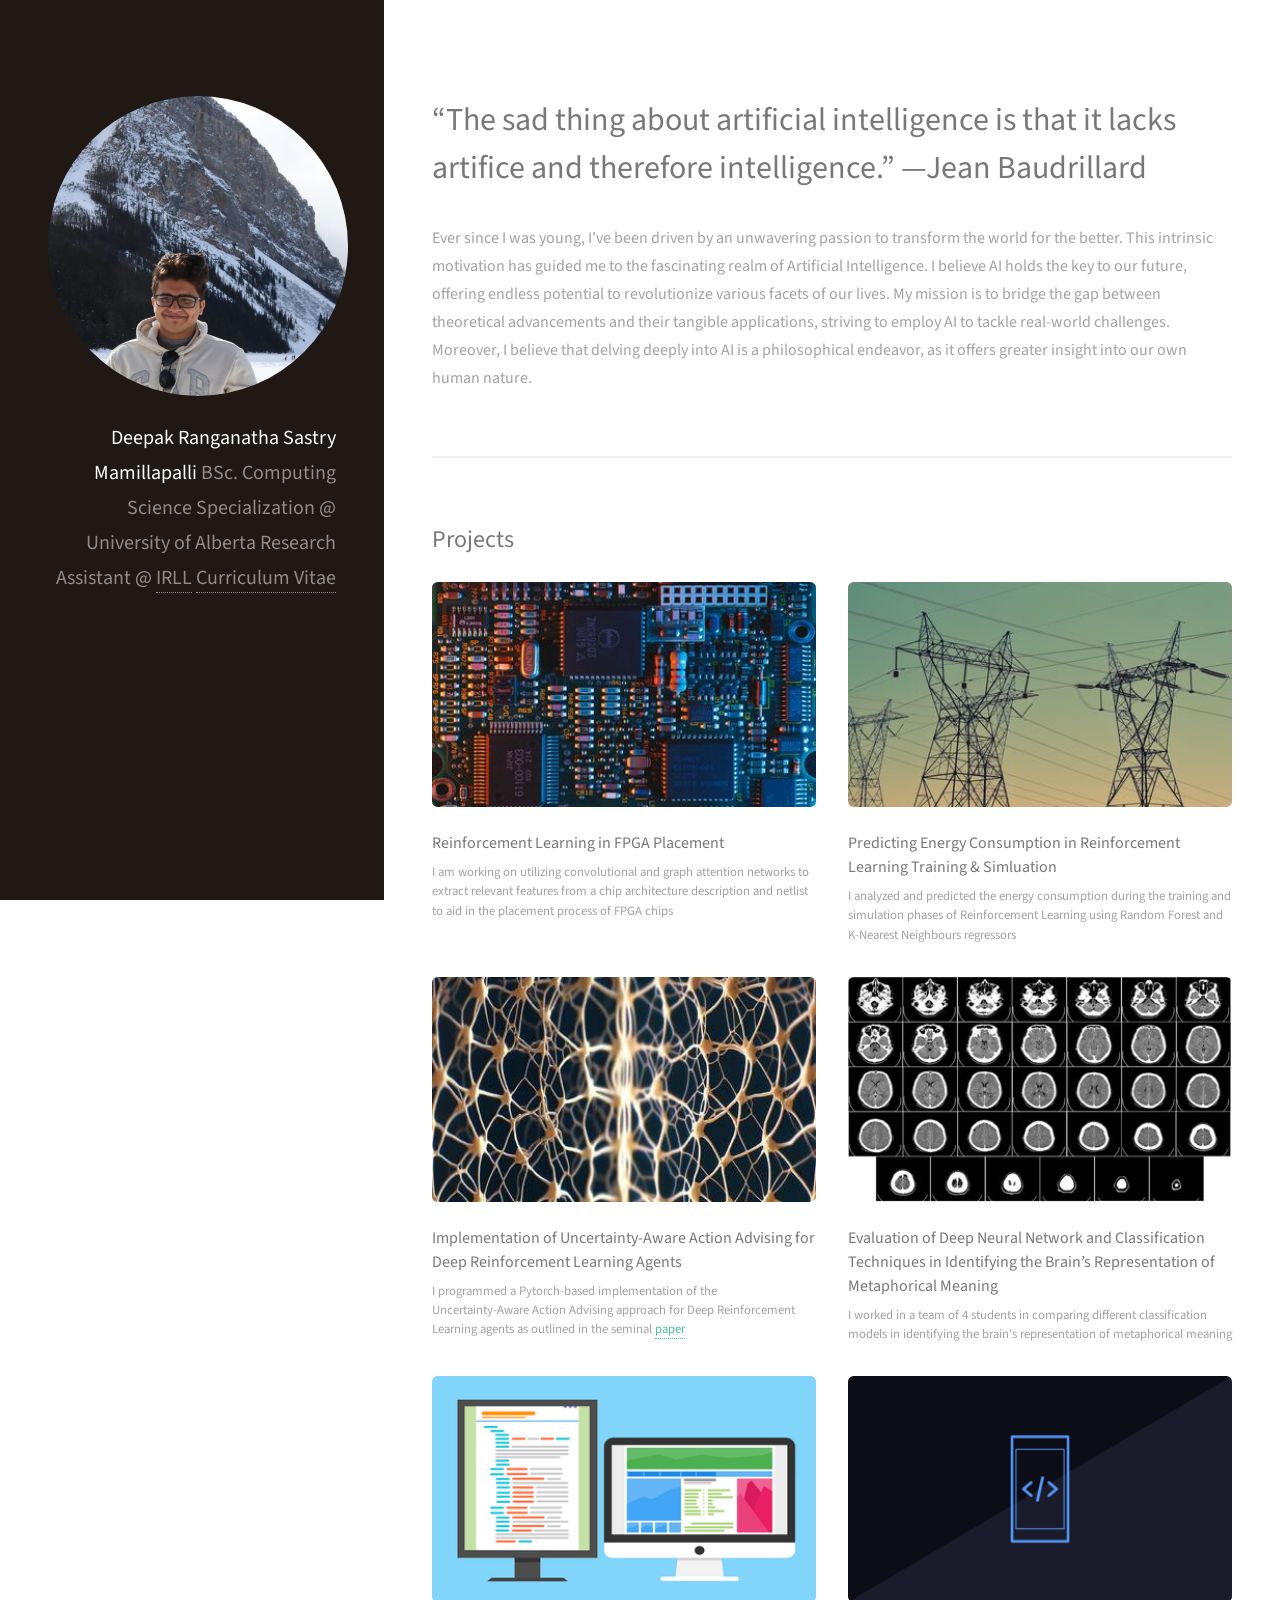
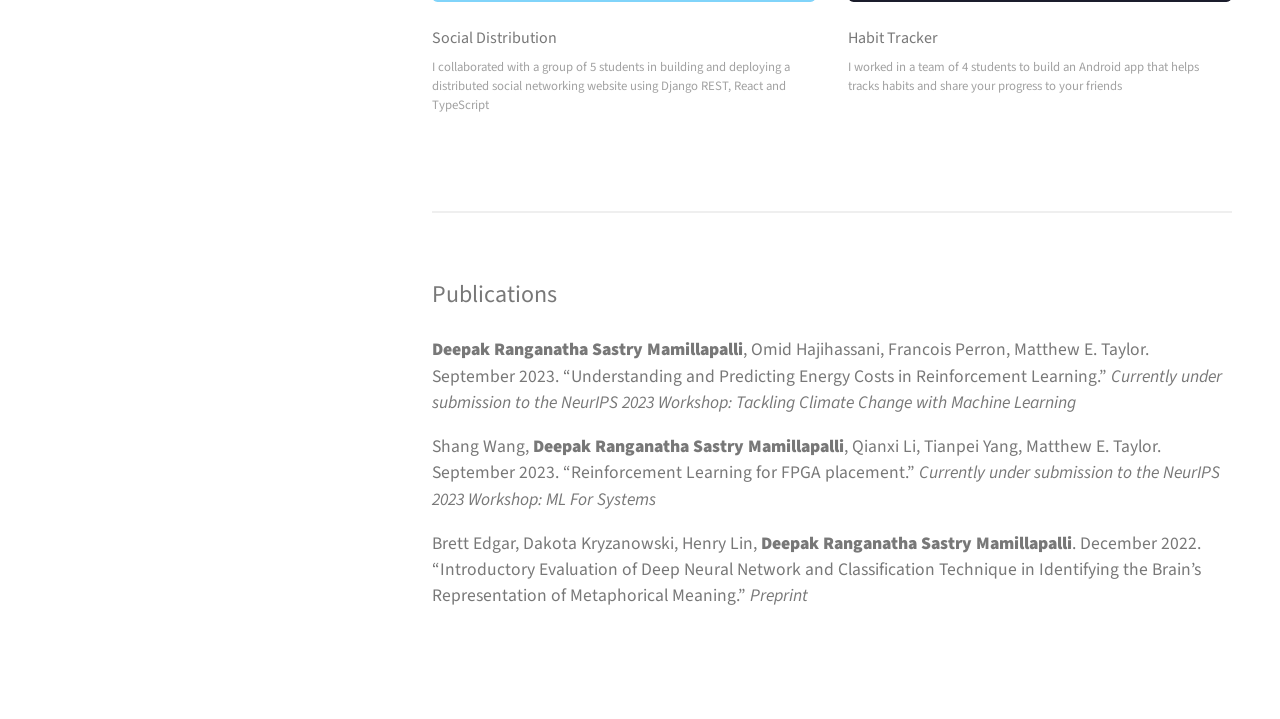
==== commit c4cefaff: "added project descriptions" ====
--- a/index.html
+++ b/index.html
@@ -45,34 +45,41 @@
 						<div class="row">
 							<article class="col-6 col-12-xsmall work-item">
 								<a class="image fit thumb"><img src="images/thumbs/chip.jpg" alt="" /></a>
-								<h3>Magna sed consequat tempus</h3>
-								<p>Lorem ipsum dolor sit amet nisl sed nullam feugiat.</p>
+								<h3>Reinforcement Learning in FPGA Placement</h3>
+								<p>I am working on utilizing convolutional and graph attention networks to extract relevant features from a chip architecture description and netlist to aid in the placement process of FPGA chips</p>
 							</article>
 							<article class="col-6 col-12-xsmall work-item">
 								<a class="image fit thumb"><img src="images/thumbs/energy.jpg" alt="" /></a>
-								<h3>Ultricies lacinia interdum</h3>
-								<p>Lorem ipsum dolor sit amet nisl sed nullam feugiat.</p>
+								<h3>Predicting Energy Consumption in Reinforcement Learning Training & Simluation</h3>
+								<p>I analyzed and predicted the energy consumption during the training and simulation phases of Reinforcement Learning using Random Forest and K-Nearest Neighbours regressors</p>
 							</article>
 							<article class="col-6 col-12-xsmall work-item">
 								<a class="image fit thumb"><img src="images/thumbs/neural.jpg" alt="" /></a>
-								<h3>Tortor metus commodo</h3>
-								<p>Lorem ipsum dolor sit amet nisl sed nullam feugiat.</p>
+								<h3>Implementation of Uncertainty-Aware Action Advising for Deep Reinforcement Learning Agents</h3>
+								<p>I programmed a Pytorch‑based implementation of the Uncertainty‑Aware Action Advising approach for Deep Reinforcement Learning agents as outlined in the seminal <a href="https://ojs.aaai.org/index.php/AAAI/article/view/6036" target="_blank" rel="noopener noreferrer">paper</a></p>
 							</article>
 							<article class="col-6 col-12-xsmall work-item">
 								<a class="image fit thumb"><img src="images/thumbs/brain.jpg" alt="" /></a>
-								<h3>Quam neque phasellus</h3>
-								<p>Lorem ipsum dolor sit amet nisl sed nullam feugiat.</p>
+								<h3>Evaluation of Deep Neural Network and
+									Classification Techniques in Identifying the Brain’s
+									Representation of Metaphorical Meaning</h3>
+								<p>I worked in a team of 4 students in comparing different classification models in identifying the brain's representation of metaphorical meaning</p>
 							</article>
 							<article class="col-6 col-12-xsmall work-item">
 								<a class="image fit thumb"><img src="images/thumbs/website.png" alt="" /></a>
-								<h3>Nunc enim commodo aliquet</h3>
-								<p>Lorem ipsum dolor sit amet nisl sed nullam feugiat.</p>
+								<h3>Social Distribution</h3>
+								<p>I collaborated with a group of 5 students in building and deploying a distributed social networking website using Django REST, React and TypeScript</p>
 							</article>
 							<article class="col-6 col-12-xsmall work-item">
 								<a class="image fit thumb"><img src="images/thumbs/android.png" alt="" /></a>
-								<h3>Risus ornare lacinia</h3>
-								<p>Lorem ipsum dolor sit amet nisl sed nullam feugiat.</p>
-							</article>
+								<h3>Habit Tracker</h3>
+								<p>I worked in a team of 4 students to build an Android app that helps tracks habits and share your progress to your friends</p>
+							</article>
+							<!-- <article class="col-6 col-12-xsmall work-item">
+								<a class="image fit thumb"><img src="images/thumbs/android.png" alt="" /></a>
+								<h3>FlappyNet</h3>
+								<p>I implemented  </p>
+							</article> -->
 						</div>
 						<!-- <ul class="actions">
 							<li><a href="#" class="button">Full Portfolio</a></li>
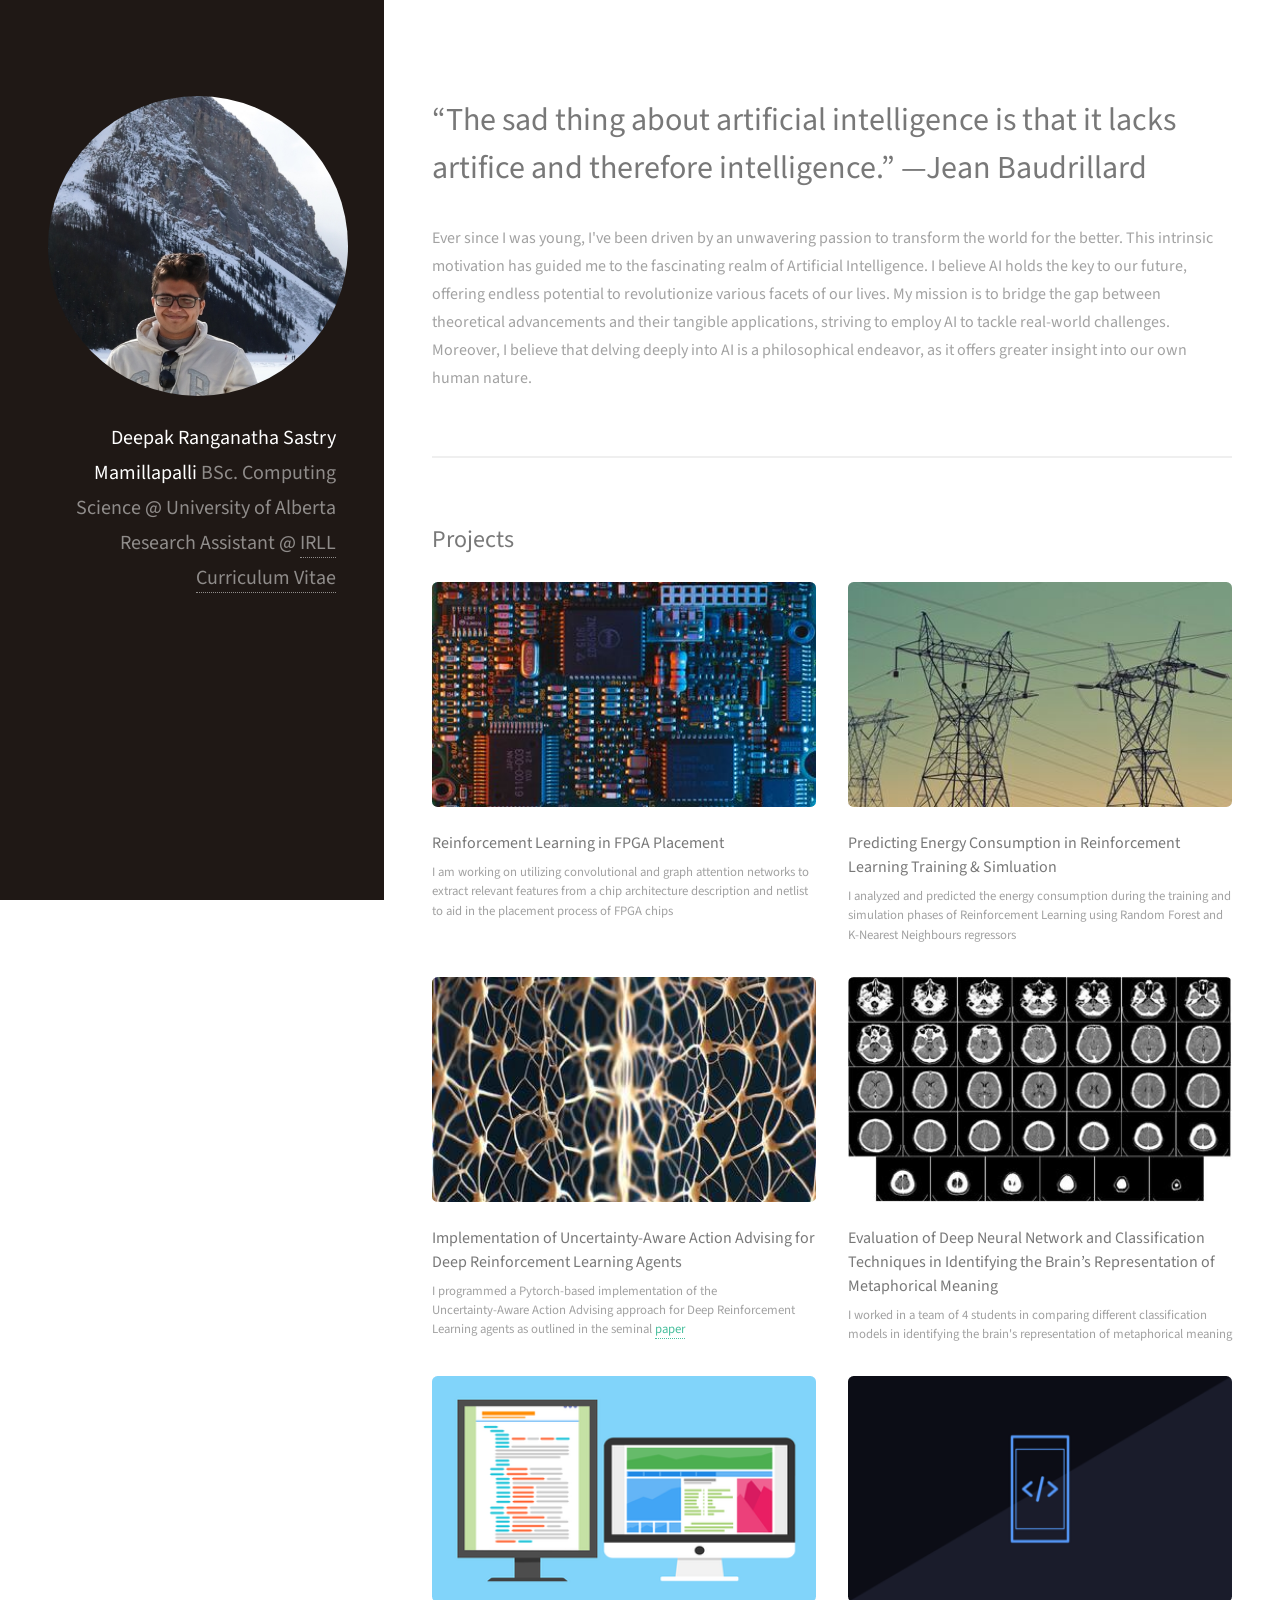
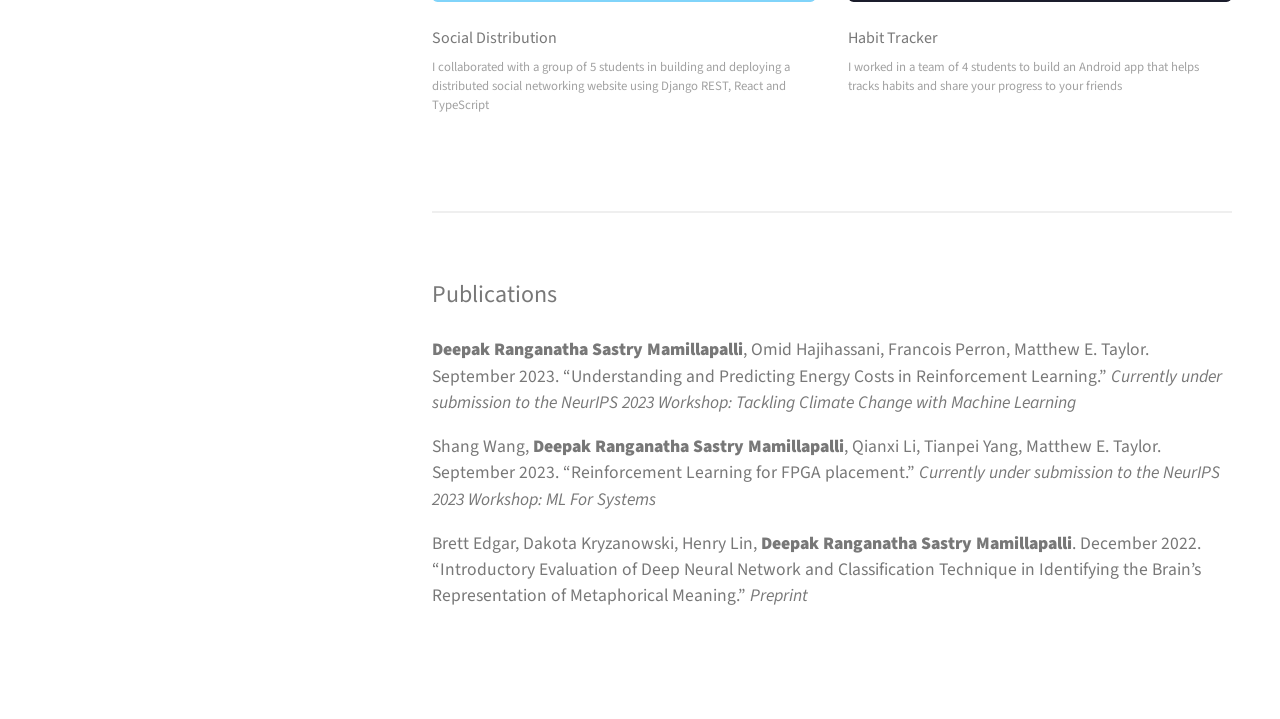
==== commit 3d50cab8: "edited" ====
--- a/index.html
+++ b/index.html
@@ -18,9 +18,9 @@
 				<div class="inner">
 					<a href="#" class="image avatar"><img src="images/deepak.jpeg" alt="" /></a>
 					<h1><strong>Deepak Ranganatha Sastry Mamillapalli</strong><br />
-					BSc. Computing Science Specialization @ University of Alberta<br />
+					BSc. Computing Science @ University of Alberta<br />
 					Research Assistant @ <a href="https://irll.ca/" target="_blank" rel="noopener noreferrer">IRLL</a><br />
-					<a href="https://deepakr-sastry.github.io/Deepak_CV-3.pdf" target="_blank">Curriculum Vitae</a>
+					<a href="https://deepakr-sastry.github.io/Deepak_CV.pdf" target="_blank">Curriculum Vitae</a>
 				</h1>
 				</div>
 			</header>
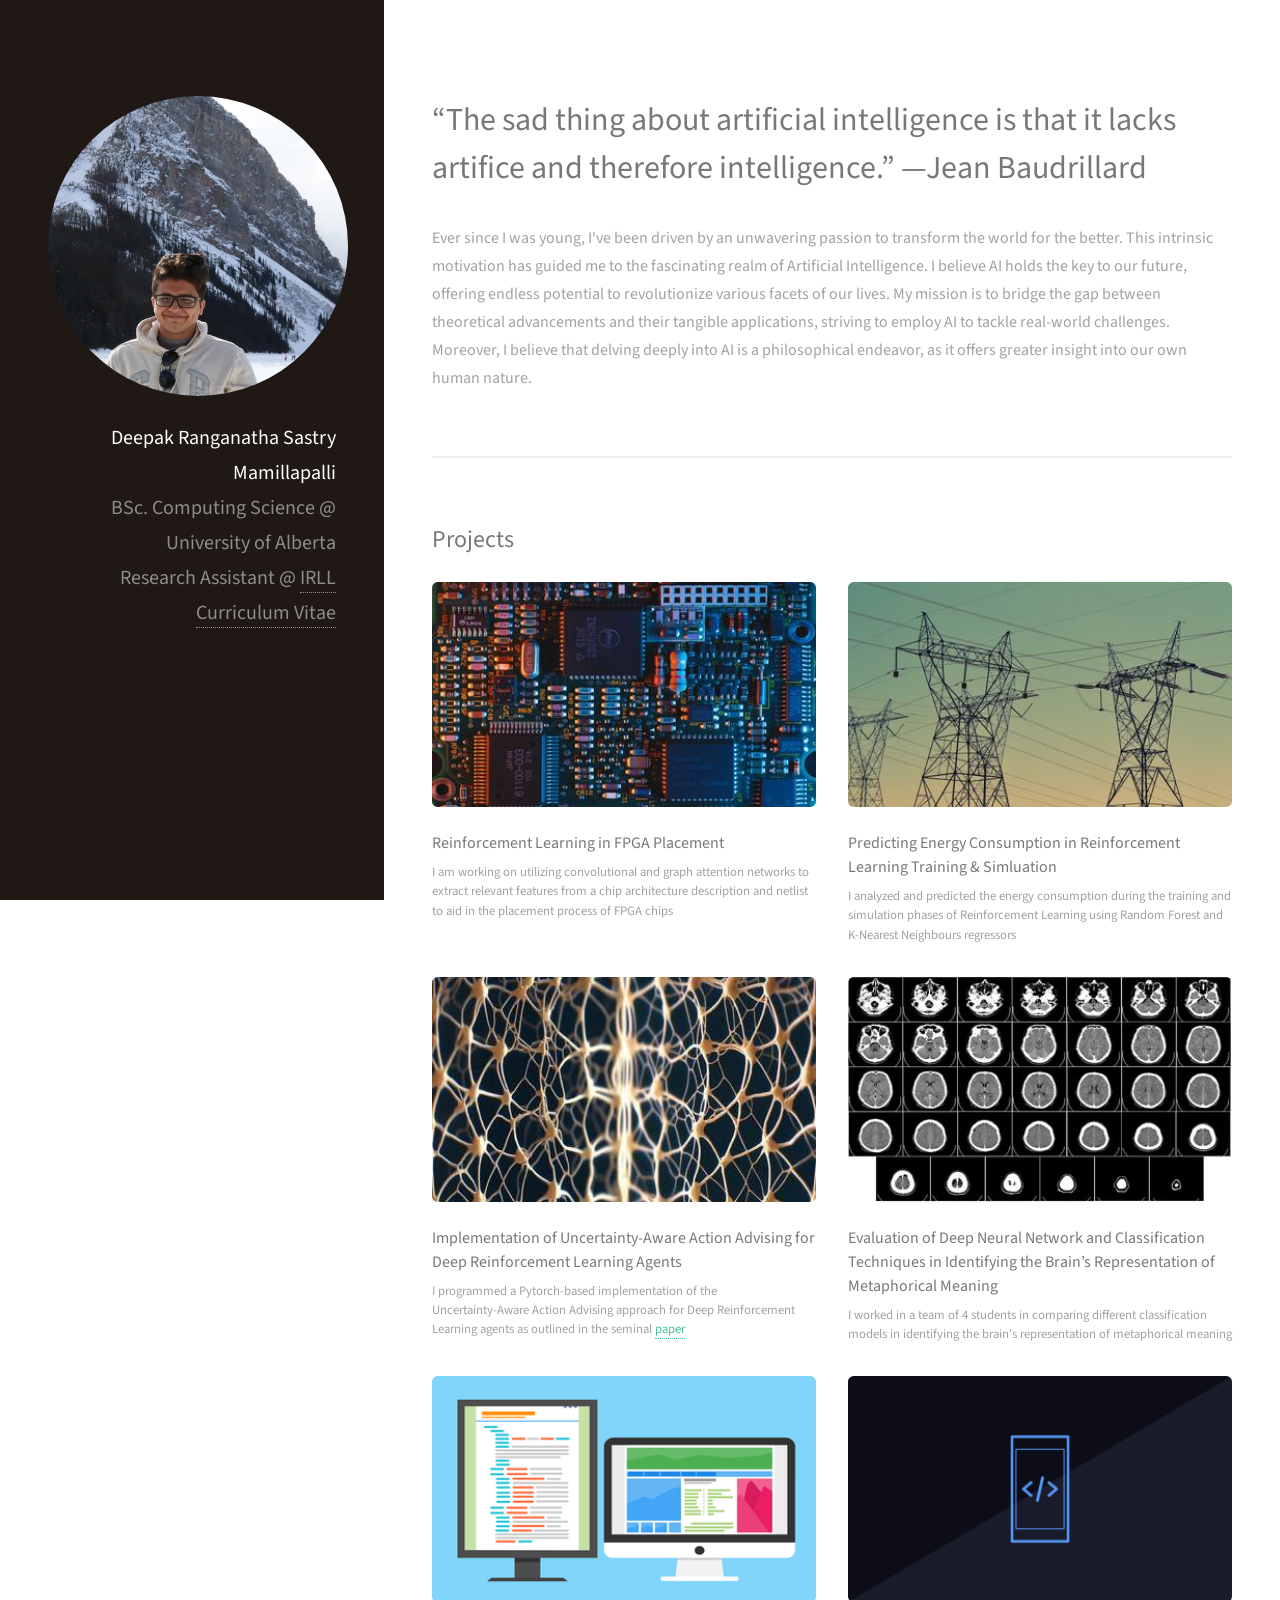
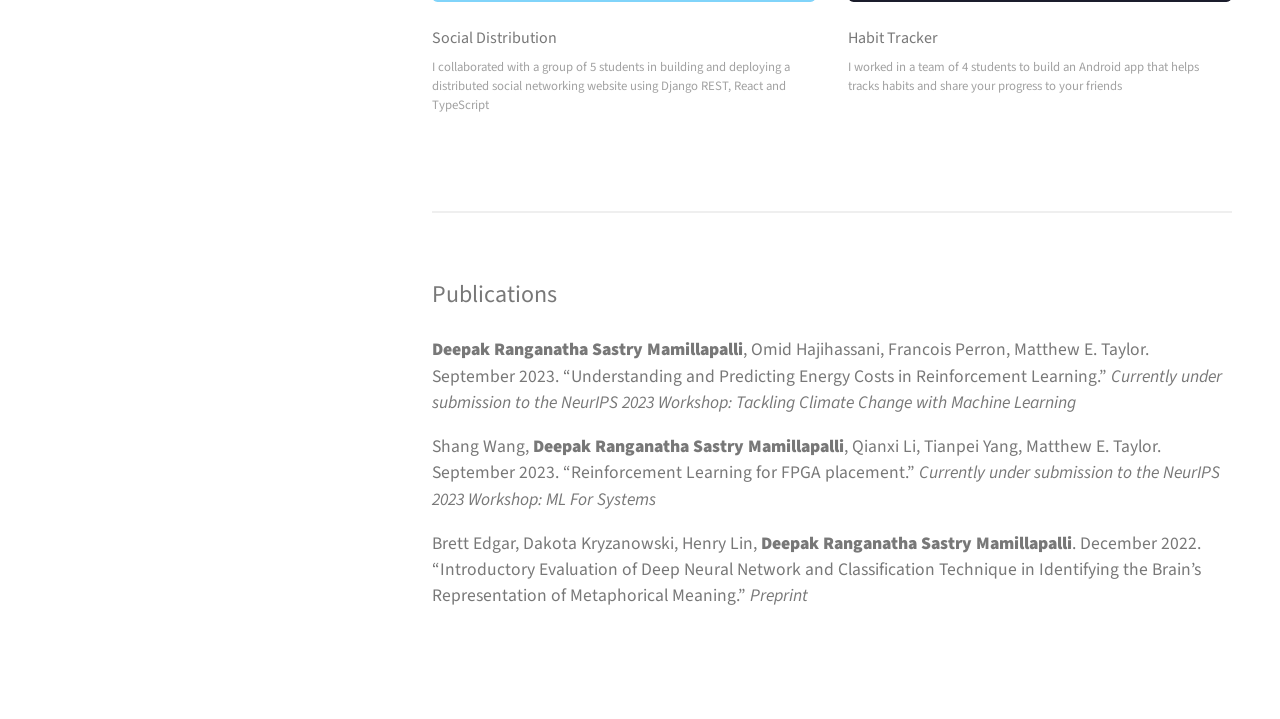
==== commit 717b9a88: "updated" ====
--- a/index.html
+++ b/index.html
@@ -17,11 +17,11 @@
 			<header id="header">
 				<div class="inner">
 					<a href="#" class="image avatar"><img src="images/deepak.jpeg" alt="" /></a>
-					<h1><strong>Deepak Ranganatha Sastry Mamillapalli</strong><br />
-					BSc. Computing Science @ University of Alberta<br />
-					Research Assistant @ <a href="https://irll.ca/" target="_blank" rel="noopener noreferrer">IRLL</a><br />
-					<a href="https://deepakr-sastry.github.io/Deepak_CV.pdf" target="_blank">Curriculum Vitae</a>
-				</h1>
+					<h1><strong>Deepak Ranganatha Sastry Mamillapalli</strong><br></h1>
+					<h1>BSc. Computing Science @ University of Alberta<br></h1>
+					<h1>Research Assistant @ <a href="https://irll.ca/" target="_blank" rel="noopener noreferrer">IRLL</a><br></h1>
+					<h1><a href="https://deepakr-sastry.github.io/Deepak_CV.pdf" target="_blank">Curriculum Vitae</a></h1>
+				<!-- </h1> -->
 				</div>
 			</header>
 
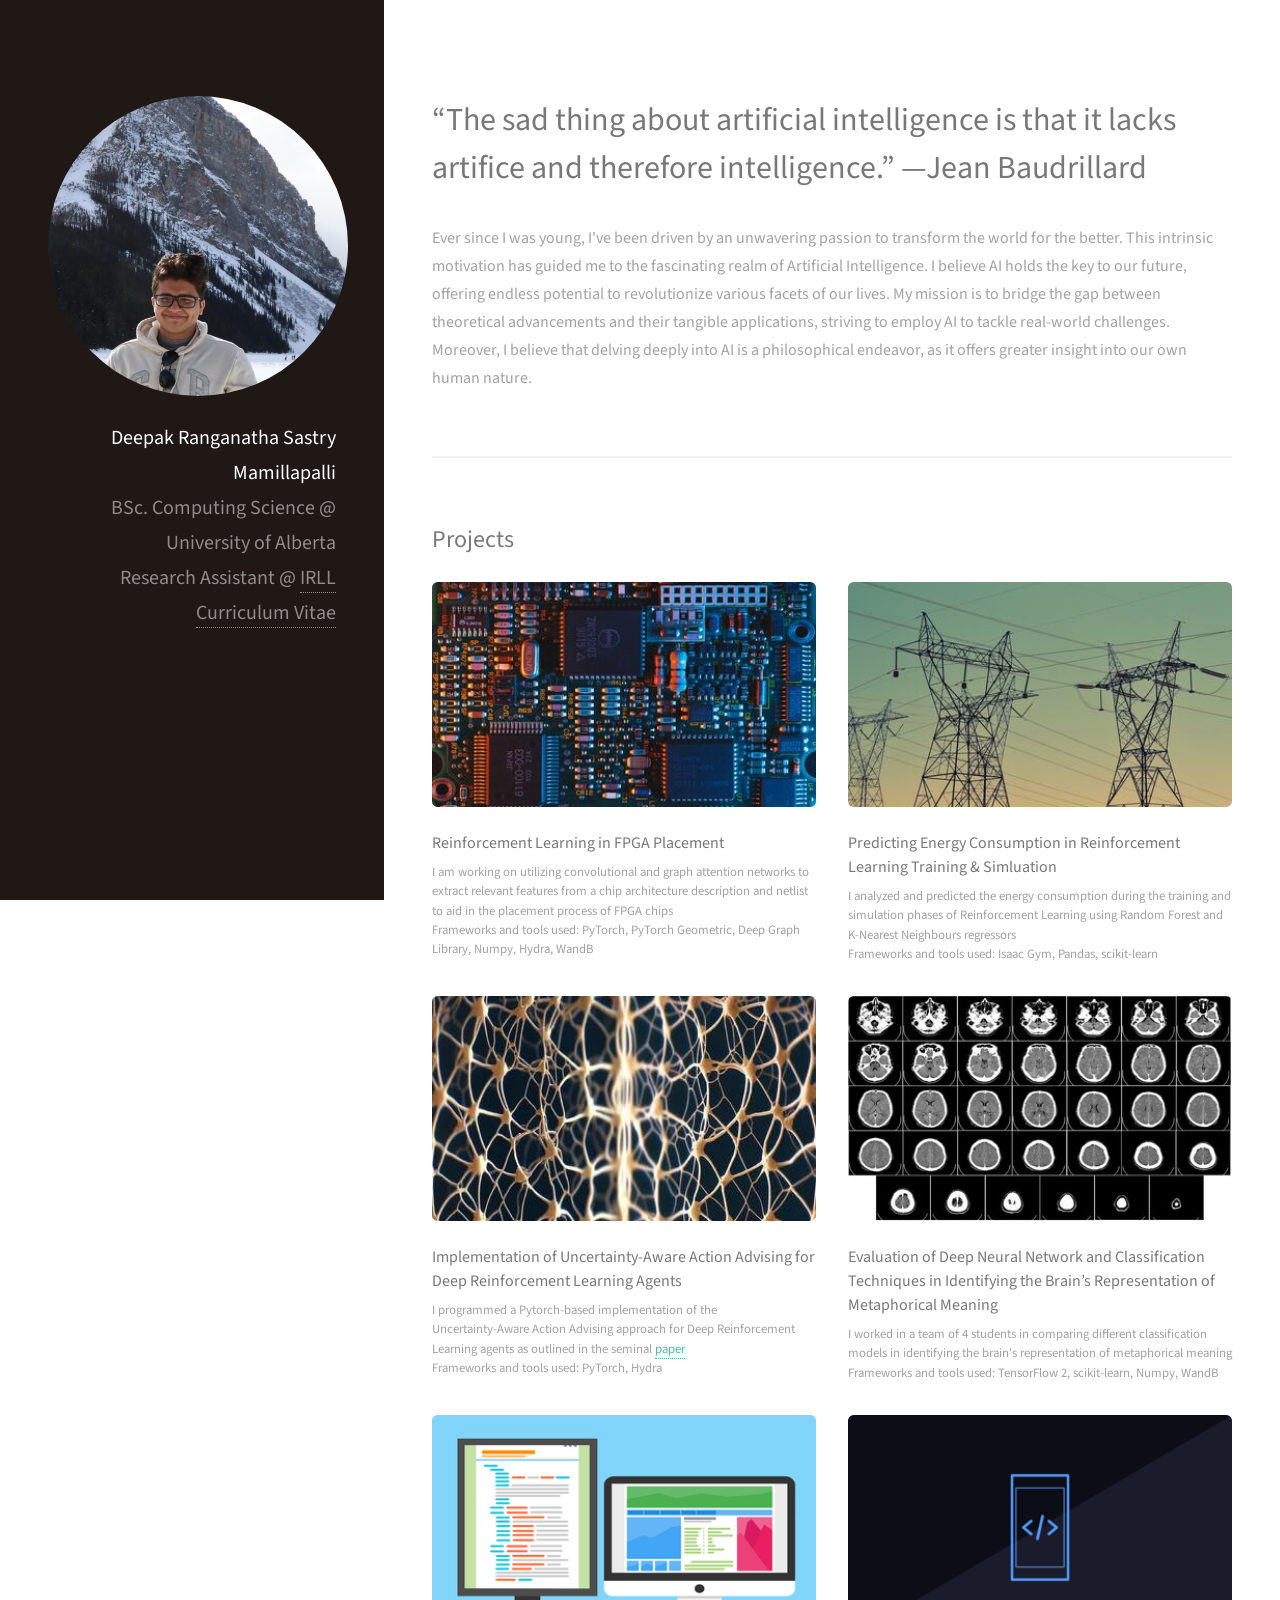
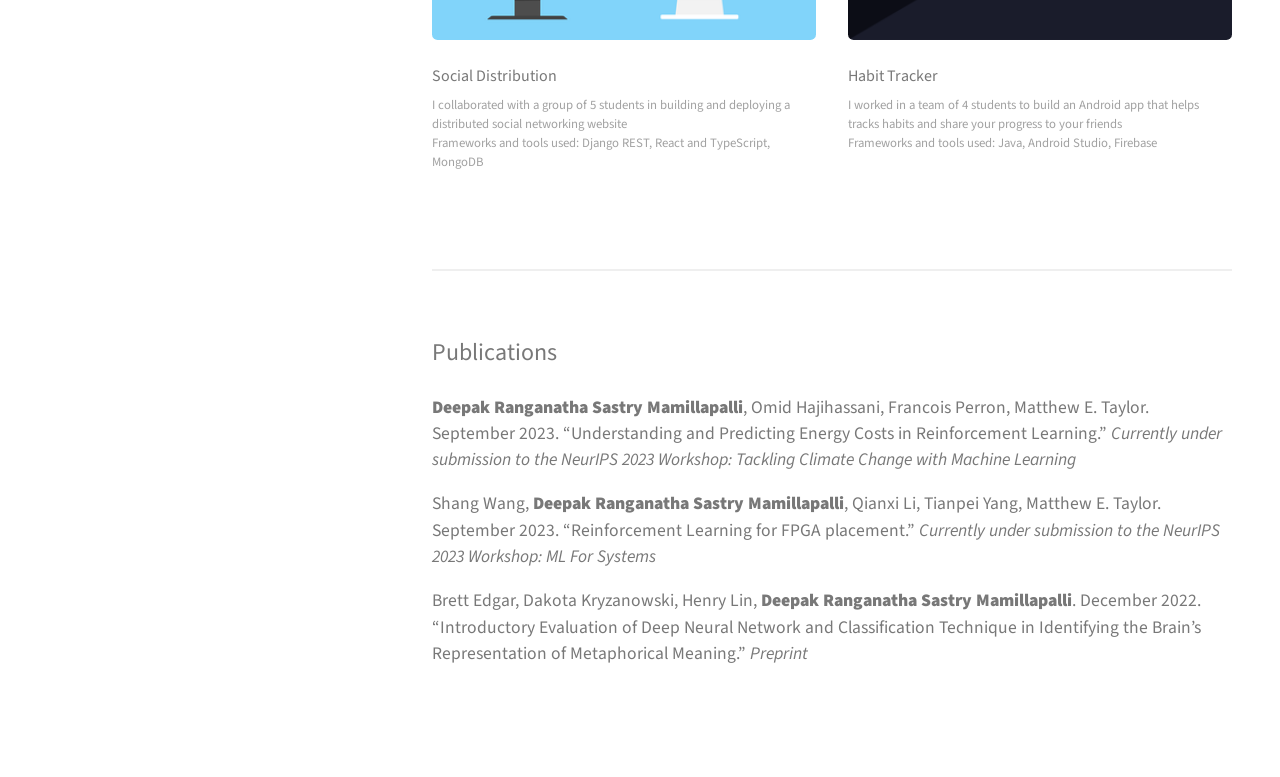
==== commit 295bdede: "Added tools" ====
--- a/index.html
+++ b/index.html
@@ -47,16 +47,19 @@
 								<a class="image fit thumb"><img src="images/thumbs/chip.jpg" alt="" /></a>
 								<h3>Reinforcement Learning in FPGA Placement</h3>
 								<p>I am working on utilizing convolutional and graph attention networks to extract relevant features from a chip architecture description and netlist to aid in the placement process of FPGA chips</p>
+								<p>Frameworks and tools used: PyTorch, PyTorch Geometric, Deep Graph Library, Numpy, Hydra, WandB</p>
 							</article>
 							<article class="col-6 col-12-xsmall work-item">
 								<a class="image fit thumb"><img src="images/thumbs/energy.jpg" alt="" /></a>
 								<h3>Predicting Energy Consumption in Reinforcement Learning Training & Simluation</h3>
 								<p>I analyzed and predicted the energy consumption during the training and simulation phases of Reinforcement Learning using Random Forest and K-Nearest Neighbours regressors</p>
+								<p>Frameworks and tools used: Isaac Gym, Pandas, scikit-learn</p>
 							</article>
 							<article class="col-6 col-12-xsmall work-item">
 								<a class="image fit thumb"><img src="images/thumbs/neural.jpg" alt="" /></a>
 								<h3>Implementation of Uncertainty-Aware Action Advising for Deep Reinforcement Learning Agents</h3>
 								<p>I programmed a Pytorch‑based implementation of the Uncertainty‑Aware Action Advising approach for Deep Reinforcement Learning agents as outlined in the seminal <a href="https://ojs.aaai.org/index.php/AAAI/article/view/6036" target="_blank" rel="noopener noreferrer">paper</a></p>
+								<p>Frameworks and tools used: PyTorch, Hydra</p>
 							</article>
 							<article class="col-6 col-12-xsmall work-item">
 								<a class="image fit thumb"><img src="images/thumbs/brain.jpg" alt="" /></a>
@@ -64,16 +67,19 @@
 									Classification Techniques in Identifying the Brain’s
 									Representation of Metaphorical Meaning</h3>
 								<p>I worked in a team of 4 students in comparing different classification models in identifying the brain's representation of metaphorical meaning</p>
+								<p>Frameworks and tools used: TensorFlow 2, scikit-learn, Numpy, WandB</p>
 							</article>
 							<article class="col-6 col-12-xsmall work-item">
 								<a class="image fit thumb"><img src="images/thumbs/website.png" alt="" /></a>
 								<h3>Social Distribution</h3>
-								<p>I collaborated with a group of 5 students in building and deploying a distributed social networking website using Django REST, React and TypeScript</p>
+								<p>I collaborated with a group of 5 students in building and deploying a distributed social networking website</p>
+								<p>Frameworks and tools used: Django REST, React and TypeScript, MongoDB</p>
 							</article>
 							<article class="col-6 col-12-xsmall work-item">
 								<a class="image fit thumb"><img src="images/thumbs/android.png" alt="" /></a>
 								<h3>Habit Tracker</h3>
 								<p>I worked in a team of 4 students to build an Android app that helps tracks habits and share your progress to your friends</p>
+								<p>Frameworks and tools used: Java, Android Studio, Firebase</p>
 							</article>
 							<!-- <article class="col-6 col-12-xsmall work-item">
 								<a class="image fit thumb"><img src="images/thumbs/android.png" alt="" /></a>
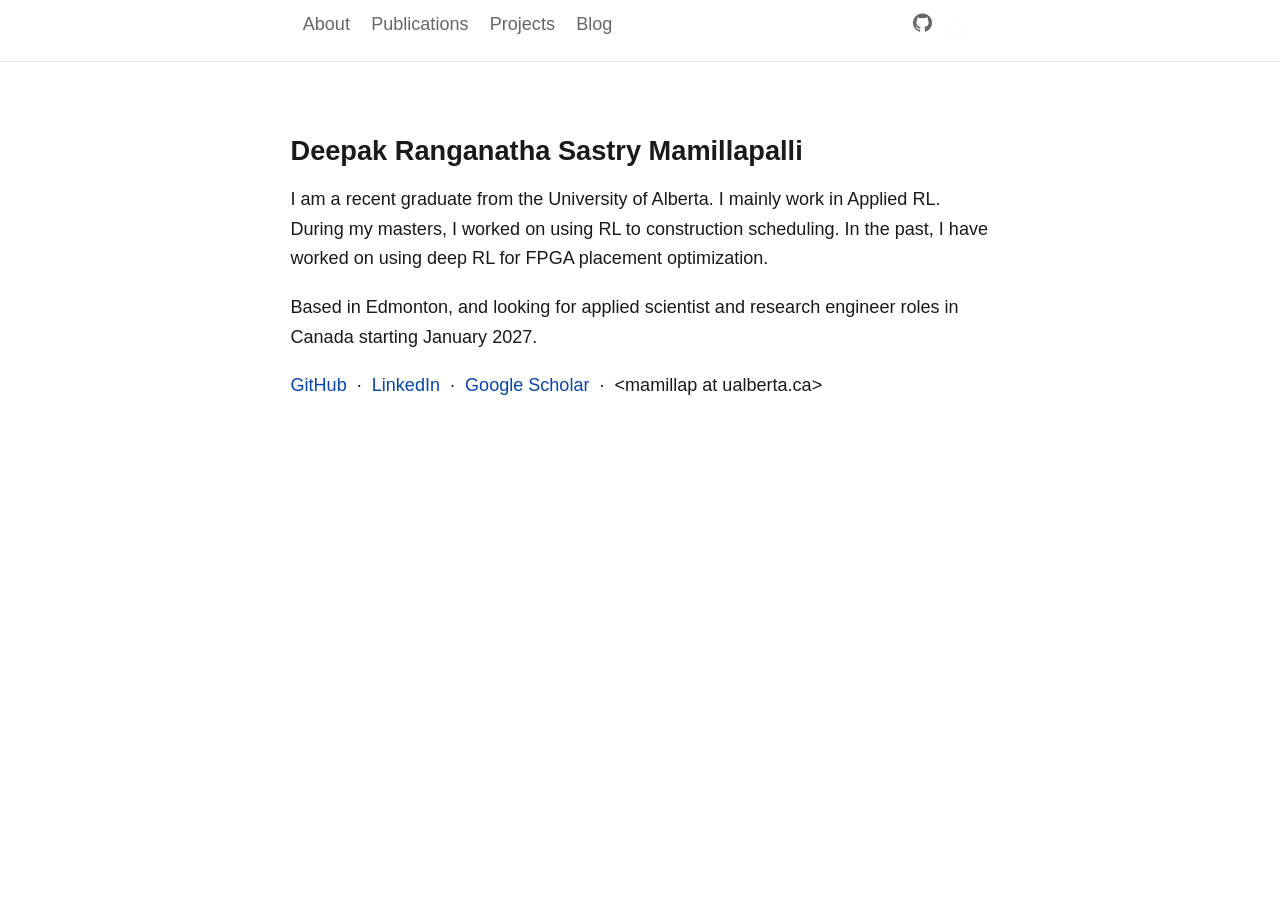
==== commit 02e88e22: "Built site for gh-pages" ====
--- a/index.html
+++ b/index.html
@@ -1,473 +1,567 @@
-<!DOCTYPE HTML>
-<!--
-	Strata by HTML5 UP
-	html5up.net | @ajlkn
-	Free for personal and commercial use under the CCA 3.0 license (html5up.net/license)
--->
-<html>
-	<head>
-		<title>Deepak Ranganatha Sastry Mamillapalli</title>
-		<meta charset="utf-8" />
-		<meta name="viewport" content="width=device-width, initial-scale=1, user-scalable=no" />
-		<link rel="stylesheet" href="assets/css/main.css" />
-	</head>
-	<body class="is-preload">
-
-		<!-- Header -->
-			<header id="header">
-				<div class="inner">
-					<a href="#" class="image avatar"><img src="images/deepak.jpeg" alt="" /></a>
-					<h1><strong>Deepak Ranganatha Sastry Mamillapalli</strong><br></h1>
-					<h1>BSc. Computing Science @ University of Alberta<br></h1>
-					<h1>Research Assistant @ <a href="https://irll.ca/" target="_blank" rel="noopener noreferrer">IRLL</a><br></h1>
-					<h1><a href="https://deepakr-sastry.github.io/Deepak_CV.pdf" target="_blank">Curriculum Vitae</a></h1>
-				<!-- </h1> -->
-				</div>
-			</header>
-
-		<!-- Main -->
-			<div id="main">
-
-				<!-- One -->
-					<section id="one">
-						<header class="major">
-							<h2>“The sad thing about artificial intelligence is that it lacks artifice and therefore intelligence.” —Jean Baudrillard</h2>
-						</header>
-						<p>Ever since I was young, I've been driven by an unwavering passion to transform the world for the better. This intrinsic motivation has guided me to the fascinating realm of Artificial Intelligence. I believe AI holds the key to our future, offering endless potential to revolutionize various facets of our lives. My mission is to bridge the gap between theoretical advancements and their tangible applications, striving to employ AI to tackle real-world challenges. Moreover, I believe that delving deeply into AI is a philosophical endeavor, as it offers greater insight into our own human nature.</p>
-						<!-- <ul class="actions">
-							<li><a href="#" class="button">Learn More</a></li>
-						</ul> -->
-					</section>
-
-				<!-- Two -->
-					<section id="two">
-						<h2>Projects</h2>
-						<div class="row">
-							<article class="col-6 col-12-xsmall work-item">
-								<a class="image fit thumb"><img src="images/thumbs/chip.jpg" alt="" /></a>
-								<h3>Reinforcement Learning in FPGA Placement</h3>
-								<p>I am working on utilizing convolutional and graph attention networks to extract relevant features from a chip architecture description and netlist to aid in the placement process of FPGA chips</p>
-								<p>Frameworks and tools used: PyTorch, PyTorch Geometric, Deep Graph Library, Numpy, Hydra, WandB</p>
-							</article>
-							<article class="col-6 col-12-xsmall work-item">
-								<a class="image fit thumb"><img src="images/thumbs/energy.jpg" alt="" /></a>
-								<h3>Predicting Energy Consumption in Reinforcement Learning Training & Simluation</h3>
-								<p>I analyzed and predicted the energy consumption during the training and simulation phases of Reinforcement Learning using Random Forest and K-Nearest Neighbours regressors</p>
-								<p>Frameworks and tools used: Isaac Gym, Pandas, scikit-learn</p>
-							</article>
-							<article class="col-6 col-12-xsmall work-item">
-								<a class="image fit thumb"><img src="images/thumbs/neural.jpg" alt="" /></a>
-								<h3>Implementation of Uncertainty-Aware Action Advising for Deep Reinforcement Learning Agents</h3>
-								<p>I programmed a Pytorch‑based implementation of the Uncertainty‑Aware Action Advising approach for Deep Reinforcement Learning agents as outlined in the seminal <a href="https://ojs.aaai.org/index.php/AAAI/article/view/6036" target="_blank" rel="noopener noreferrer">paper</a></p>
-								<p>Frameworks and tools used: PyTorch, Hydra</p>
-							</article>
-							<article class="col-6 col-12-xsmall work-item">
-								<a class="image fit thumb"><img src="images/thumbs/brain.jpg" alt="" /></a>
-								<h3>Evaluation of Deep Neural Network and
-									Classification Techniques in Identifying the Brain’s
-									Representation of Metaphorical Meaning</h3>
-								<p>I worked in a team of 4 students in comparing different classification models in identifying the brain's representation of metaphorical meaning</p>
-								<p>Frameworks and tools used: TensorFlow 2, scikit-learn, Numpy, WandB</p>
-							</article>
-							<article class="col-6 col-12-xsmall work-item">
-								<a class="image fit thumb"><img src="images/thumbs/website.png" alt="" /></a>
-								<h3>Social Distribution</h3>
-								<p>I collaborated with a group of 5 students in building and deploying a distributed social networking website</p>
-								<p>Frameworks and tools used: Django REST, React and TypeScript, MongoDB</p>
-							</article>
-							<article class="col-6 col-12-xsmall work-item">
-								<a class="image fit thumb"><img src="images/thumbs/android.png" alt="" /></a>
-								<h3>Habit Tracker</h3>
-								<p>I worked in a team of 4 students to build an Android app that helps tracks habits and share your progress to your friends</p>
-								<p>Frameworks and tools used: Java, Android Studio, Firebase</p>
-							</article>
-							<!-- <article class="col-6 col-12-xsmall work-item">
-								<a class="image fit thumb"><img src="images/thumbs/android.png" alt="" /></a>
-								<h3>FlappyNet</h3>
-								<p>I implemented  </p>
-							</article> -->
-						</div>
-						<!-- <ul class="actions">
-							<li><a href="#" class="button">Full Portfolio</a></li>
-						</ul> -->
-					</section>
-
-				<!-- Three -->
-					<!-- <section id="three">
-						<h2>Get In Touch</h2>
-						<p>Accumsan pellentesque commodo blandit enim arcu non at amet id arcu magna. Accumsan orci faucibus id eu lorem semper nunc nisi lorem vulputate lorem neque lorem ipsum dolor.</p>
-						<div class="row">
-							<div class="col-8 col-12-small">
-								<form method="post" action="#">
-									<div class="row gtr-uniform gtr-50">
-										<div class="col-6 col-12-xsmall"><input type="text" name="name" id="name" placeholder="Name" /></div>
-										<div class="col-6 col-12-xsmall"><input type="email" name="email" id="email" placeholder="Email" /></div>
-										<div class="col-12"><textarea name="message" id="message" placeholder="Message" rows="4"></textarea></div>
-									</div>
-								</form>
-								<ul class="actions">
-									<li><input type="submit" value="Send Message" /></li>
-								</ul>
-							</div>
-							<div class="col-4 col-12-small">
-								<ul class="labeled-icons">
-									<li>
-										<h3 class="icon solid fa-home"><span class="label">Address</span></h3>
-										1234 Somewhere Rd.<br />
-										Nashville, TN 00000<br />
-										United States
-									</li>
-									<li>
-										<h3 class="icon solid fa-mobile-alt"><span class="label">Phone</span></h3>
-										000-000-0000
-									</li>
-									<li>
-										<h3 class="icon solid fa-envelope"><span class="label">Email</span></h3>
-										<a href="#">hello@untitled.tld</a>
-									</li>
-								</ul>
-							</div>
-						</div>
-					</section> -->
-
-				<!-- Four -->
-					<section id="four">
-						<h2>Publications</h2>
-
-						<section>
-							<h4><strong style="font-weight: 900;">Deepak Ranganatha Sastry Mamillapalli</strong>, Omid Hajihassani, Francois Perron, Matthew E. Taylor. September 2023. “Understanding and Predicting Energy Costs in Reinforcement Learning.” <i>Currently under submission to the NeurIPS 2023 Workshop: Tackling Climate Change with
-								Machine Learning</i></h4>
-							<h4>Shang Wang, <strong style="font-weight: 900;">Deepak Ranganatha Sastry Mamillapalli</strong>, Qianxi Li, Tianpei Yang, Matthew E. Taylor. September 2023. “Reinforcement Learning
-								for FPGA placement.” <i>Currently under submission to the NeurIPS 2023 Workshop: ML For Systems</i></h4>
-							<h4>Brett Edgar, Dakota Kryzanowski, Henry Lin, <strong style="font-weight: 900;">Deepak Ranganatha Sastry Mamillapalli</strong>. December 2022. “Introductory Evaluation of Deep
-								Neural Network and Classification Technique in Identifying the Brain’s Representation of Metaphorical Meaning.” <i>Preprint</i></h4>
-
-							<!-- <p>This is <b>bold</b> and this is <strong>strong</strong>. This is italic</i> and this is <em>emphasized</em>.
-							This is <sup>superscript</sup> text and this is <sub>subscript</sub> text.
-							This is <u>underlined</u> and this is code: <code>for (;;) { ... }</code>. Finally, <a href="#">this is a link</a>.</p>
-							<hr />
-							<header>
-								<h4>Heading with a Subtitle</h4>
-								<p>Lorem ipsum dolor sit amet nullam id egestas urna aliquam</p>
-							</header>
-							<p>Nunc lacinia ante nunc ac lobortis. Interdum adipiscing gravida odio porttitor sem non mi integer non faucibus ornare mi ut ante amet placerat aliquet. Volutpat eu sed ante lacinia sapien lorem accumsan varius montes viverra nibh in adipiscing blandit tempus accumsan.</p>
-							<header>
-								<h5>Heading with a Subtitle</h5>
-								<p>Lorem ipsum dolor sit amet nullam id egestas urna aliquam</p>
-							</header>
-							<p>Nunc lacinia ante nunc ac lobortis. Interdum adipiscing gravida odio porttitor sem non mi integer non faucibus ornare mi ut ante amet placerat aliquet. Volutpat eu sed ante lacinia sapien lorem accumsan varius montes viverra nibh in adipiscing blandit tempus accumsan.</p>
-							<hr />
-							<h2>Heading Level 2</h2>
-							<h3>Heading Level 3</h3>
-							<h4>Heading Level 4</h4>
-							<h5>Heading Level 5</h5>
-							<h6>Heading Level 6</h6>
-							<hr />
-							<h5>Blockquote</h5>
-							<blockquote>Fringilla nisl. Donec accumsan interdum nisi, quis tincidunt felis sagittis eget tempus euismod. Vestibulum ante ipsum primis in faucibus vestibulum. Blandit adipiscing eu felis iaculis volutpat ac adipiscing accumsan faucibus. Vestibulum ante ipsum primis in faucibus lorem ipsum dolor sit amet nullam adipiscing eu felis.</blockquote> -->
-<!--
-print 'It took ' + i + ' iterations to sort the deck.';</code></pre>
-						</section>
-
-						<section>
-							<h4>Lists</h4>
-							<div class="row">
-								<div class="col-6 col-12-xsmall">
-									<h5>Unordered</h5>
-									<ul>
-										<li>Dolor pulvinar etiam magna etiam.</li>
-										<li>Sagittis adipiscing lorem eleifend.</li>
-										<li>Felis enim feugiat dolore viverra.</li>
-									</ul>
-									<h5>Alternate</h5>
-									<ul class="alt">
-										<li>Dolor pulvinar etiam magna etiam.</li>
-										<li>Sagittis adipiscing lorem eleifend.</li>
-										<li>Felis enim feugiat dolore viverra.</li>
-									</ul>
-								</div>
-								<div class="col-6 col-12-xsmall">
-									<h5>Ordered</h5>
-									<ol>
-										<li>Dolor pulvinar etiam magna etiam.</li>
-										<li>Etiam vel felis at lorem sed viverra.</li>
-										<li>Felis enim feugiat dolore viverra.</li>
-										<li>Dolor pulvinar etiam magna etiam.</li>
-										<li>Etiam vel felis at lorem sed viverra.</li>
-										<li>Felis enim feugiat dolore viverra.</li>
-									</ol>
-									<h5>Icons</h5>
-									<ul class="icons">
-										<li><a href="#" class="icon brands fa-twitter"><span class="label">Twitter</span></a></li>
-										<li><a href="#" class="icon brands fa-facebook-f"><span class="label">Facebook</span></a></li>
-										<li><a href="#" class="icon brands fa-instagram"><span class="label">Instagram</span></a></li>
-										<li><a href="#" class="icon brands fa-github"><span class="label">Github</span></a></li>
-										<li><a href="#" class="icon brands fa-dribbble"><span class="label">Dribbble</span></a></li>
-										<li><a href="#" class="icon brands fa-tumblr"><span class="label">Tumblr</span></a></li>
-									</ul>
-								</div>
-							</div>
-							<h5>Actions</h5>
-							<ul class="actions">
-								<li><a href="#" class="button primary">Default</a></li>
-								<li><a href="#" class="button">Default</a></li>
-							</ul>
-							<ul class="actions small">
-								<li><a href="#" class="button primary small">Small</a></li>
-								<li><a href="#" class="button small">Small</a></li>
-							</ul>
-							<div class="row">
-								<div class="col-6 col-12-small">
-									<ul class="actions stacked">
-										<li><a href="#" class="button primary">Default</a></li>
-										<li><a href="#" class="button">Default</a></li>
-									</ul>
-								</div>
-								<div class="col-6 col-12-small">
-									<ul class="actions stacked">
-										<li><a href="#" class="button primary small">Small</a></li>
-										<li><a href="#" class="button small">Small</a></li>
-									</ul>
-								</div>
-								<div class="col-6 col-12-small">
-									<ul class="actions stacked">
-										<li><a href="#" class="button primary fit">Default</a></li>
-										<li><a href="#" class="button fit">Default</a></li>
-									</ul>
-								</div>
-								<div class="col-6 col-12-small">
-									<ul class="actions stacked">
-										<li><a href="#" class="button primary small fit">Small</a></li>
-										<li><a href="#" class="button small fit">Small</a></li>
-									</ul>
-								</div>
-							</div>
-						</section>
-
-						<section>
-							<h4>Table</h4>
-							<h5>Default</h5>
-							<div class="table-wrapper">
-								<table>
-									<thead>
-										<tr>
-											<th>Name</th>
-											<th>Description</th>
-											<th>Price</th>
-										</tr>
-									</thead>
-									<tbody>
-										<tr>
-											<td>Item One</td>
-											<td>Ante turpis integer aliquet porttitor.</td>
-											<td>29.99</td>
-										</tr>
-										<tr>
-											<td>Item Two</td>
-											<td>Vis ac commodo adipiscing arcu aliquet.</td>
-											<td>19.99</td>
-										</tr>
-										<tr>
-											<td>Item Three</td>
-											<td> Morbi faucibus arcu accumsan lorem.</td>
-											<td>29.99</td>
-										</tr>
-										<tr>
-											<td>Item Four</td>
-											<td>Vitae integer tempus condimentum.</td>
-											<td>19.99</td>
-										</tr>
-										<tr>
-											<td>Item Five</td>
-											<td>Ante turpis integer aliquet porttitor.</td>
-											<td>29.99</td>
-										</tr>
-									</tbody>
-									<tfoot>
-										<tr>
-											<td colspan="2"></td>
-											<td>100.00</td>
-										</tr>
-									</tfoot>
-								</table>
-							</div>
-
-							<h5>Alternate</h5>
-							<div class="table-wrapper">
-								<table class="alt">
-									<thead>
-										<tr>
-											<th>Name</th>
-											<th>Description</th>
-											<th>Price</th>
-										</tr>
-									</thead>
-									<tbody>
-										<tr>
-											<td>Item One</td>
-											<td>Ante turpis integer aliquet porttitor.</td>
-											<td>29.99</td>
-										</tr>
-										<tr>
-											<td>Item Two</td>
-											<td>Vis ac commodo adipiscing arcu aliquet.</td>
-											<td>19.99</td>
-										</tr>
-										<tr>
-											<td>Item Three</td>
-											<td> Morbi faucibus arcu accumsan lorem.</td>
-											<td>29.99</td>
-										</tr>
-										<tr>
-											<td>Item Four</td>
-											<td>Vitae integer tempus condimentum.</td>
-											<td>19.99</td>
-										</tr>
-										<tr>
-											<td>Item Five</td>
-											<td>Ante turpis integer aliquet porttitor.</td>
-											<td>29.99</td>
-										</tr>
-									</tbody>
-									<tfoot>
-										<tr>
-											<td colspan="2"></td>
-											<td>100.00</td>
-										</tr>
-									</tfoot>
-								</table>
-							</div>
-						</section>
-
-						<section>
-							<h4>Buttons</h4>
-							<ul class="actions">
-								<li><a href="#" class="button primary">Primary</a></li>
-								<li><a href="#" class="button">Default</a></li>
-							</ul>
-							<ul class="actions">
-								<li><a href="#" class="button large">Large</a></li>
-								<li><a href="#" class="button">Default</a></li>
-								<li><a href="#" class="button small">Small</a></li>
-							</ul>
-							<ul class="actions fit">
-								<li><a href="#" class="button primary fit">Fit</a></li>
-								<li><a href="#" class="button fit">Fit</a></li>
-							</ul>
-							<ul class="actions fit small">
-								<li><a href="#" class="button primary fit small">Fit + Small</a></li>
-								<li><a href="#" class="button fit small">Fit + Small</a></li>
-							</ul>
-							<ul class="actions">
-								<li><a href="#" class="button primary icon solid fa-download">Icon</a></li>
-								<li><a href="#" class="button icon solid fa-download">Icon</a></li>
-							</ul>
-							<ul class="actions">
-								<li><span class="button primary disabled">Primary</span></li>
-								<li><span class="button disabled">Default</span></li>
-							</ul>
-						</section>
-
-						<section>
-							<h4>Form</h4>
-							<form method="post" action="#">
-								<div class="row gtr-uniform gtr-50">
-									<div class="col-6 col-12-xsmall">
-										<input type="text" name="demo-name" id="demo-name" value="" placeholder="Name" />
-									</div>
-									<div class="col-6 col-12-xsmall">
-										<input type="email" name="demo-email" id="demo-email" value="" placeholder="Email" />
-									</div>
-									<div class="col-12">
-										<select name="demo-category" id="demo-category">
-											<option value="">- Category -</option>
-											<option value="1">Manufacturing</option>
-											<option value="1">Shipping</option>
-											<option value="1">Administration</option>
-											<option value="1">Human Resources</option>
-										</select>
-									</div>
-									<div class="col-4 col-12-small">
-										<input type="radio" id="demo-priority-low" name="demo-priority" checked>
-										<label for="demo-priority-low">Low Priority</label>
-									</div>
-									<div class="col-4 col-12-small">
-										<input type="radio" id="demo-priority-normal" name="demo-priority">
-										<label for="demo-priority-normal">Normal Priority</label>
-									</div>
-									<div class="col-4 col-12-small">
-										<input type="radio" id="demo-priority-high" name="demo-priority">
-										<label for="demo-priority-high">High Priority</label>
-									</div>
-									<div class="col-6 col-12-small">
-										<input type="checkbox" id="demo-copy" name="demo-copy">
-										<label for="demo-copy">Email me a copy of this message</label>
-									</div>
-									<div class="col-6 col-12-small">
-										<input type="checkbox" id="demo-human" name="demo-human" checked>
-										<label for="demo-human">I am a human and not a robot</label>
-									</div>
-									<div class="col-12">
-										<textarea name="demo-message" id="demo-message" placeholder="Enter your message" rows="6"></textarea>
-									</div>
-									<div class="col-12">
-										<ul class="actions">
-											<li><input type="submit" value="Send Message" class="primary" /></li>
-											<li><input type="reset" value="Reset" /></li>
-										</ul>
-									</div>
-								</div>
-							</form>
-						</section>
-
-						<section>
-							<h4>Image</h4>
-							<h5>Fit</h5>
-							<div class="box alt">
-								<div class="row gtr-50 gtr-uniform">
-									<div class="col-12"><span class="image fit"><img src="images/fulls/05.jpg" alt="" /></span></div>
-									<div class="col-4"><span class="image fit"><img src="images/thumbs/01.jpg" alt="" /></span></div>
-									<div class="col-4"><span class="image fit"><img src="images/thumbs/02.jpg" alt="" /></span></div>
-									<div class="col-4"><span class="image fit"><img src="images/thumbs/03.jpg" alt="" /></span></div>
-									<div class="col-4"><span class="image fit"><img src="images/thumbs/04.jpg" alt="" /></span></div>
-									<div class="col-4"><span class="image fit"><img src="images/thumbs/05.jpg" alt="" /></span></div>
-									<div class="col-4"><span class="image fit"><img src="images/thumbs/06.jpg" alt="" /></span></div>
-									<div class="col-4"><span class="image fit"><img src="images/thumbs/03.jpg" alt="" /></span></div>
-									<div class="col-4"><span class="image fit"><img src="images/thumbs/02.jpg" alt="" /></span></div>
-									<div class="col-4"><span class="image fit"><img src="images/thumbs/01.jpg" alt="" /></span></div>
-								</div>
-							</div>
-							<h5>Left &amp; Right</h5>
-							<p><span class="image left"><img src="images/avatar.jpg" alt="" /></span>Fringilla nisl. Donec accumsan interdum nisi, quis tincidunt felis sagittis eget. tempus euismod. Vestibulum ante ipsum primis in faucibus vestibulum. Blandit adipiscing eu felis iaculis volutpat ac adipiscing accumsan eu faucibus. Integer ac pellentesque praesent tincidunt felis sagittis eget. tempus euismod. Vestibulum ante ipsum primis in faucibus vestibulum. Blandit adipiscing eu felis iaculis volutpat ac adipiscing accumsan eu faucibus. Integer ac pellentesque praesent. Donec accumsan interdum nisi, quis tincidunt felis sagittis eget. tempus euismod. Vestibulum ante ipsum primis in faucibus vestibulum. Blandit adipiscing eu felis iaculis volutpat ac adipiscing accumsan eu faucibus. Integer ac pellentesque praesent tincidunt felis sagittis eget. tempus euismod. Vestibulum ante ipsum primis in faucibus vestibulum. Blandit adipiscing eu felis iaculis volutpat ac adipiscing accumsan eu faucibus. Integer ac pellentesque praesent.</p>
-							<p><span class="image right"><img src="images/avatar.jpg" alt="" /></span>Fringilla nisl. Donec accumsan interdum nisi, quis tincidunt felis sagittis eget. tempus euismod. Vestibulum ante ipsum primis in faucibus vestibulum. Blandit adipiscing eu felis iaculis volutpat ac adipiscing accumsan eu faucibus. Integer ac pellentesque praesent tincidunt felis sagittis eget. tempus euismod. Vestibulum ante ipsum primis in faucibus vestibulum. Blandit adipiscing eu felis iaculis volutpat ac adipiscing accumsan eu faucibus. Integer ac pellentesque praesent. Donec accumsan interdum nisi, quis tincidunt felis sagittis eget. tempus euismod. Vestibulum ante ipsum primis in faucibus vestibulum. Blandit adipiscing eu felis iaculis volutpat ac adipiscing accumsan eu faucibus. Integer ac pellentesque praesent tincidunt felis sagittis eget. tempus euismod. Vestibulum ante ipsum primis in faucibus vestibulum. Blandit adipiscing eu felis iaculis volutpat ac adipiscing accumsan eu faucibus. Integer ac pellentesque praesent.</p>
-						</section>
-
-					</section>
-				-->
-
-			</div>
-
-		<!-- Footer -->
-			<footer id="footer">
-				<div class="inner">
-					<ul class="icons">
-						<li><a href="https://www.linkedin.com/in/mamillap/" target="_blank" class="icon brands fa-linkedin"><span class="label">LinkedIn</span></a></li>
-						<li><a href="https://github.com/DeepakR-Sastry" target="_blank" class="icon brands fa-github"><span class="label">Github</span></a></li>
-						<li><a href="mailto:mamillap@ualberta.ca" target="_blank" class="icon solid fa-envelope"><span class="label">Email</span></a></li>
-					</ul>
-					<!-- <ul class="copyright">
-						<li>&copy; Untitled</li><li>Design: <a href="http://html5up.net">HTML5 UP</a></li>
-					</ul> -->
-				</div>
-			</footer>
-
-		<!-- Scripts -->
-			<script src="assets/js/jquery.min.js"></script>
-			<script src="assets/js/jquery.poptrox.min.js"></script>
-			<script src="assets/js/browser.min.js"></script>
-			<script src="assets/js/breakpoints.min.js"></script>
-			<script src="assets/js/util.js"></script>
-			<script src="assets/js/main.js"></script>
-
-	</body>
-</html>
+<!DOCTYPE html>
+<html xmlns="http://www.w3.org/1999/xhtml" lang="en" xml:lang="en"><head>
+
+<meta charset="utf-8">
+<meta name="generator" content="quarto-1.10.18">
+
+<meta name="viewport" content="width=device-width, initial-scale=1.0, user-scalable=yes">
+
+
+<title>Deepak Ranganatha Sastry Mamillapalli – Deepak R. Sastry</title>
+<style>
+/* Default styles provided by pandoc.
+** See https://pandoc.org/MANUAL.html#variables-for-html for config info.
+*/
+span.smallcaps{font-variant: small-caps;}
+div.columns{display: flex; gap: 1.5em;}
+div.column{flex: auto;}
+@media screen {
+div.columns{gap: min(4vw, 1.5em);}
+div.column{overflow-x: auto;}
+}
+div.hanging-indent{margin-left: 1.5em; text-indent: -1.5em;}
+ul.task-list{list-style: none;}
+ul.task-list li input[type="checkbox"] {
+  width: 0.8em;
+  margin: 0 0.8em 0.2em -1em; /* quarto-specific, see https://github.com/quarto-dev/quarto-cli/issues/4556 */ 
+  vertical-align: middle;
+}
+</style>
+
+
+<script src="site_libs/quarto-nav/quarto-nav.js"></script>
+<script src="site_libs/quarto-nav/headroom.min.js"></script>
+<script src="site_libs/clipboard/clipboard.min.js"></script>
+<script src="site_libs/quarto-search/autocomplete.umd.js"></script>
+<script src="site_libs/quarto-search/fuse.min.js"></script>
+<script src="site_libs/quarto-search/quarto-search.js"></script>
+<meta name="quarto:offset" content="./">
+<script src="site_libs/quarto-html/quarto.js" type="module"></script>
+<script src="site_libs/quarto-html/tabsets/tabsets.js" type="module"></script>
+<script src="site_libs/quarto-html/popper.min.js"></script>
+<script src="site_libs/quarto-html/tippy.umd.min.js"></script>
+<script src="site_libs/quarto-html/anchor.min.js"></script>
+<link href="site_libs/quarto-html/tippy.css" rel="stylesheet">
+<link href="site_libs/quarto-html/quarto-syntax-highlighting-64a204ab8560d761af7679ceaba22944.css" rel="stylesheet" id="quarto-text-highlighting-styles">
+<script src="site_libs/bootstrap/bootstrap.min.js"></script>
+<link href="site_libs/bootstrap/bootstrap-icons.css" rel="stylesheet">
+<link href="site_libs/bootstrap/bootstrap-5b625113185319c9cbad2e443de95670.min.css" rel="stylesheet" append-hash="true" id="quarto-bootstrap" data-mode="light">
+<script id="quarto-search-options" type="application/json">{
+  "location": "navbar",
+  "copy-button": false,
+  "collapse-after": 3,
+  "panel-placement": "end",
+  "type": "overlay",
+  "limit": 50,
+  "keyboard-shortcut": [
+    "f",
+    "/",
+    "s"
+  ],
+  "show-item-context": false,
+  "language": {
+    "search-no-results-text": "No results",
+    "search-matching-documents-text": "matching documents",
+    "search-copy-link-title": "Copy link to search",
+    "search-hide-matches-text": "Hide additional matches",
+    "search-more-match-text": "more match in this document",
+    "search-more-matches-text": "more matches in this document",
+    "search-clear-button-title": "Clear",
+    "search-text-placeholder": "",
+    "search-detached-cancel-button-title": "Cancel",
+    "search-submit-button-title": "Submit",
+    "search-label": "Search"
+  }
+}</script>
+
+
+<link rel="stylesheet" href="styles.css">
+</head>
+
+<body class="nav-fixed fullcontent quarto-light">
+
+<div id="quarto-search-results"></div>
+  <header id="quarto-header" class="headroom fixed-top">
+    <nav class="navbar navbar-expand-lg " data-bs-theme="dark">
+      <div class="navbar-container container-fluid">
+      <div class="navbar-brand-container mx-auto">
+    <a class="navbar-brand" href="./index.html">
+    <span class="navbar-title">Deepak R. Sastry</span>
+    </a>
+  </div>
+            <div id="quarto-search" class="" title="Search"></div>
+          <button class="navbar-toggler" type="button" data-bs-toggle="collapse" data-bs-target="#navbarCollapse" aria-controls="navbarCollapse" role="menu" aria-expanded="false" aria-label="Toggle navigation" onclick="if (window.quartoToggleHeadroom) { window.quartoToggleHeadroom(); }">
+  <span class="navbar-toggler-icon"></span>
+</button>
+          <div class="collapse navbar-collapse" id="navbarCollapse">
+            <ul class="navbar-nav navbar-nav-scroll me-auto">
+  <li class="nav-item">
+    <a class="nav-link active" href="./index.html" aria-current="page"> 
+<span class="menu-text">About</span></a>
+  </li>  
+  <li class="nav-item">
+    <a class="nav-link" href="./publications.html"> 
+<span class="menu-text">Publications</span></a>
+  </li>  
+  <li class="nav-item">
+    <a class="nav-link" href="./projects.html"> 
+<span class="menu-text">Projects</span></a>
+  </li>  
+  <li class="nav-item">
+    <a class="nav-link" href="./blog/index.html"> 
+<span class="menu-text">Blog</span></a>
+  </li>  
+</ul>
+            <ul class="navbar-nav navbar-nav-scroll ms-auto">
+  <li class="nav-item compact">
+    <a class="nav-link" href="https://github.com/DeepakR-Sastry"> <i class="bi bi-github" role="img" aria-label="GitHub">
+</i> 
+<span class="menu-text"></span></a>
+  </li>  
+</ul>
+          </div> <!-- /navcollapse -->
+            <div class="quarto-navbar-tools">
+</div>
+      </div> <!-- /container-fluid -->
+    </nav>
+</header>
+<!-- content -->
+<div id="quarto-content" class="quarto-container page-columns page-rows-contents page-layout-article page-navbar">
+<!-- sidebar -->
+<!-- margin-sidebar -->
+    
+<!-- main -->
+<main class="content" id="quarto-document-content">
+
+<header id="title-block-header" class="quarto-title-block default">
+<div class="quarto-title">
+<h1 class="title">Deepak Ranganatha Sastry Mamillapalli</h1>
+</div>
+
+
+
+<div class="quarto-title-meta">
+
+    
+  
+    
+  </div>
+  
+
+
+</header>
+
+
+<p>I am a recent graduate from the University of Alberta. I mainly work in Applied RL. During my masters, I worked on using RL to construction scheduling. In the past, I have worked on using deep RL for FPGA placement optimization.</p>
+<p>Based in Edmonton, and looking for applied scientist and research engineer roles in Canada starting January 2027.</p>
+<p><a href="https://github.com/DeepakR-Sastry">GitHub</a> &nbsp;·&nbsp; <a href="https://www.linkedin.com/in/mamillap/">LinkedIn</a> &nbsp;·&nbsp; <a href="https://scholar.google.ca/citations?user=M_t9mM4AAAAJ&amp;hl=en">Google Scholar</a> &nbsp;·&nbsp; &lt;mamillap at ualberta.ca&gt;</p>
+
+
+
+</main> <!-- /main -->
+<script id="quarto-html-after-body" type="application/javascript">
+  window.document.addEventListener("DOMContentLoaded", function (event) {
+    const icon = "";
+    const anchorJS = new window.AnchorJS();
+    anchorJS.options = {
+      placement: 'right',
+      icon: icon
+    };
+    anchorJS.add('.anchored');
+    const isCodeAnnotation = (el) => {
+      for (const clz of el.classList) {
+        if (clz.startsWith('code-annotation-')) {                     
+          return true;
+        }
+      }
+      return false;
+    }
+    const onCopySuccess = function(e) {
+      // button target
+      const button = e.trigger;
+      // don't keep focus
+      button.blur();
+      // flash "checked"
+      button.classList.add('code-copy-button-checked');
+      var currentTitle = button.getAttribute("title");
+      button.setAttribute("title", "Copied!");
+      let tooltip;
+      if (window.bootstrap) {
+        button.setAttribute("data-bs-toggle", "tooltip");
+        button.setAttribute("data-bs-placement", "left");
+        button.setAttribute("data-bs-title", "Copied!");
+        tooltip = new bootstrap.Tooltip(button, 
+          { trigger: "manual", 
+            customClass: "code-copy-button-tooltip",
+            offset: [0, -8]});
+        tooltip.show();    
+      }
+      setTimeout(function() {
+        if (tooltip) {
+          tooltip.hide();
+          button.removeAttribute("data-bs-title");
+          button.removeAttribute("data-bs-toggle");
+          button.removeAttribute("data-bs-placement");
+        }
+        button.setAttribute("title", currentTitle);
+        button.classList.remove('code-copy-button-checked');
+      }, 1000);
+      // clear code selection
+      e.clearSelection();
+    }
+    const getTextToCopy = function(trigger) {
+      const outerScaffold = trigger.parentElement.cloneNode(true);
+      const codeEl = outerScaffold.querySelector('code');
+      for (const childEl of codeEl.children) {
+        if (isCodeAnnotation(childEl)) {
+          childEl.remove();
+        }
+      }
+      return codeEl.innerText;
+    }
+    const clipboard = new window.ClipboardJS('.code-copy-button:not([data-in-quarto-modal])', {
+      text: getTextToCopy
+    });
+    clipboard.on('success', onCopySuccess);
+    if (window.document.getElementById('quarto-embedded-source-code-modal')) {
+      const clipboardModal = new window.ClipboardJS('.code-copy-button[data-in-quarto-modal]', {
+        text: getTextToCopy,
+        container: window.document.getElementById('quarto-embedded-source-code-modal')
+      });
+      clipboardModal.on('success', onCopySuccess);
+    }
+      var localhostRegex = new RegExp(/^(?:http|https):\/\/localhost\:?[0-9]*\//);
+      var mailtoRegex = new RegExp(/^mailto:/);
+        var filterRegex = new RegExp("https:\/\/deepakr-sastry\.github\.io");
+      var isInternal = (href) => {
+          return filterRegex.test(href) || localhostRegex.test(href) || mailtoRegex.test(href);
+      }
+      // Inspect non-navigation links and adorn them if external
+     var links = window.document.querySelectorAll('a[href]:not(.nav-link):not(.navbar-brand):not(.toc-action):not(.sidebar-link):not(.sidebar-item-toggle):not(.pagination-link):not(.no-external):not([aria-hidden]):not(.dropdown-item):not(.quarto-navigation-tool):not(.about-link)');
+      for (var i=0; i<links.length; i++) {
+        const link = links[i];
+        if (!isInternal(link.href)) {
+          // undo the damage that might have been done by quarto-nav.js in the case of
+          // links that we want to consider external
+          if (link.dataset.originalHref !== undefined) {
+            link.href = link.dataset.originalHref;
+          }
+        }
+      }
+    function tippyHover(el, contentFn, onTriggerFn, onUntriggerFn) {
+      const config = {
+        allowHTML: true,
+        maxWidth: 500,
+        delay: 100,
+        arrow: false,
+        appendTo: function(el) {
+            return el.parentElement;
+        },
+        interactive: true,
+        interactiveBorder: 10,
+        theme: 'quarto',
+        placement: 'bottom-start',
+      };
+      if (contentFn) {
+        config.content = contentFn;
+      }
+      if (onTriggerFn) {
+        config.onTrigger = onTriggerFn;
+      }
+      if (onUntriggerFn) {
+        config.onUntrigger = onUntriggerFn;
+      }
+      window.tippy(el, config); 
+    }
+    const noterefs = window.document.querySelectorAll('a[role="doc-noteref"]');
+    for (var i=0; i<noterefs.length; i++) {
+      const ref = noterefs[i];
+      tippyHover(ref, function() {
+        // use id or data attribute instead here
+        let href = ref.getAttribute('data-footnote-href') || ref.getAttribute('href');
+        try { href = new URL(href).hash; } catch {}
+        const id = href.replace(/^#\/?/, "");
+        const note = window.document.getElementById(id);
+        if (note) {
+          return note.innerHTML;
+        } else {
+          return "";
+        }
+      });
+    }
+    const xrefs = window.document.querySelectorAll('a.quarto-xref');
+    const processXRef = (id, note) => {
+      // Strip column container classes
+      const stripColumnClz = (el) => {
+        el.classList.remove("page-full", "page-columns");
+        if (el.children) {
+          for (const child of el.children) {
+            stripColumnClz(child);
+          }
+        }
+      }
+      stripColumnClz(note)
+      if (id === null || id.startsWith('sec-')) {
+        // Special case sections, only their first couple elements
+        const container = document.createElement("div");
+        if (note.children && note.children.length > 2) {
+          container.appendChild(note.children[0].cloneNode(true));
+          for (let i = 1; i < note.children.length; i++) {
+            const child = note.children[i];
+            if (child.tagName === "P" && child.innerText === "") {
+              continue;
+            } else {
+              container.appendChild(child.cloneNode(true));
+              break;
+            }
+          }
+          if (window.Quarto?.typesetMath) {
+            window.Quarto.typesetMath(container);
+          }
+          return container.innerHTML
+        } else {
+          if (window.Quarto?.typesetMath) {
+            window.Quarto.typesetMath(note);
+          }
+          return note.innerHTML;
+        }
+      } else {
+        // Remove any anchor links if they are present
+        const anchorLink = note.querySelector('a.anchorjs-link');
+        if (anchorLink) {
+          anchorLink.remove();
+        }
+        if (window.Quarto?.typesetMath) {
+          window.Quarto.typesetMath(note);
+        }
+        if (note.classList.contains("callout")) {
+          return note.outerHTML;
+        } else {
+          return note.innerHTML;
+        }
+      }
+    }
+    for (var i=0; i<xrefs.length; i++) {
+      const xref = xrefs[i];
+      tippyHover(xref, undefined, function(instance) {
+        instance.disable();
+        let url = xref.getAttribute('href');
+        let hash = undefined; 
+        if (url.startsWith('#')) {
+          hash = url;
+        } else {
+          try { hash = new URL(url).hash; } catch {}
+        }
+        if (hash) {
+          const id = hash.replace(/^#\/?/, "");
+          const note = window.document.getElementById(id);
+          if (note !== null) {
+            try {
+              const html = processXRef(id, note.cloneNode(true));
+              instance.setContent(html);
+            } finally {
+              instance.enable();
+              instance.show();
+            }
+          } else {
+            // See if we can fetch this
+            fetch(url.split('#')[0])
+            .then(res => res.text())
+            .then(html => {
+              const parser = new DOMParser();
+              const htmlDoc = parser.parseFromString(html, "text/html");
+              const note = htmlDoc.getElementById(id);
+              if (note !== null) {
+                const html = processXRef(id, note);
+                instance.setContent(html);
+              } 
+            }).finally(() => {
+              instance.enable();
+              instance.show();
+            });
+          }
+        } else {
+          // See if we can fetch a full url (with no hash to target)
+          // This is a special case and we should probably do some content thinning / targeting
+          fetch(url)
+          .then(res => res.text())
+          .then(html => {
+            const parser = new DOMParser();
+            const htmlDoc = parser.parseFromString(html, "text/html");
+            const note = htmlDoc.querySelector('main.content');
+            if (note !== null) {
+              // This should only happen for chapter cross references
+              // (since there is no id in the URL)
+              // remove the first header
+              if (note.children.length > 0 && note.children[0].tagName === "HEADER") {
+                note.children[0].remove();
+              }
+              const html = processXRef(null, note);
+              instance.setContent(html);
+            } 
+          }).finally(() => {
+            instance.enable();
+            instance.show();
+          });
+        }
+      }, function(instance) {
+      });
+    }
+        let selectedAnnoteEl;
+        const selectorForAnnotation = ( cell, annotation) => {
+          let cellAttr = 'data-code-cell="' + cell + '"';
+          let lineAttr = 'data-code-annotation="' +  annotation + '"';
+          const selector = 'span[' + cellAttr + '][' + lineAttr + ']';
+          return selector;
+        }
+        const selectCodeLines = (annoteEl) => {
+          const doc = window.document;
+          const targetCell = annoteEl.getAttribute("data-target-cell");
+          const targetAnnotation = annoteEl.getAttribute("data-target-annotation");
+          const annoteSpan = window.document.querySelector(selectorForAnnotation(targetCell, targetAnnotation));
+          const lines = annoteSpan.getAttribute("data-code-lines").split(",");
+          const lineIds = lines.map((line) => {
+            return targetCell + "-" + line;
+          })
+          let top = null;
+          let height = null;
+          let parent = null;
+          if (lineIds.length > 0) {
+              //compute the position of the single el (top and bottom and make a div)
+              const el = window.document.getElementById(lineIds[0]);
+              top = el.offsetTop;
+              height = el.offsetHeight;
+              parent = el.parentElement.parentElement;
+            if (lineIds.length > 1) {
+              const lastEl = window.document.getElementById(lineIds[lineIds.length - 1]);
+              const bottom = lastEl.offsetTop + lastEl.offsetHeight;
+              height = bottom - top;
+            }
+            if (top !== null && height !== null && parent !== null) {
+              // cook up a div (if necessary) and position it 
+              let div = window.document.getElementById("code-annotation-line-highlight");
+              if (div === null) {
+                div = window.document.createElement("div");
+                div.setAttribute("id", "code-annotation-line-highlight");
+                div.style.position = 'absolute';
+                parent.appendChild(div);
+              }
+              div.style.top = top - 2 + "px";
+              div.style.height = height + 4 + "px";
+              div.style.left = 0;
+              let gutterDiv = window.document.getElementById("code-annotation-line-highlight-gutter");
+              if (gutterDiv === null) {
+                gutterDiv = window.document.createElement("div");
+                gutterDiv.setAttribute("id", "code-annotation-line-highlight-gutter");
+                gutterDiv.style.position = 'absolute';
+                const codeCell = window.document.getElementById(targetCell);
+                const gutter = codeCell.querySelector('.code-annotation-gutter');
+                gutter.appendChild(gutterDiv);
+              }
+              gutterDiv.style.top = top - 2 + "px";
+              gutterDiv.style.height = height + 4 + "px";
+            }
+            selectedAnnoteEl = annoteEl;
+          }
+        };
+        const unselectCodeLines = () => {
+          const elementsIds = ["code-annotation-line-highlight", "code-annotation-line-highlight-gutter"];
+          elementsIds.forEach((elId) => {
+            const div = window.document.getElementById(elId);
+            if (div) {
+              div.remove();
+            }
+          });
+          selectedAnnoteEl = undefined;
+        };
+          // Handle positioning of the toggle
+      window.addEventListener(
+        "resize",
+        throttle(() => {
+          elRect = undefined;
+          if (selectedAnnoteEl) {
+            selectCodeLines(selectedAnnoteEl);
+          }
+        }, 10)
+      );
+      function throttle(fn, ms) {
+      let throttle = false;
+      let timer;
+        return (...args) => {
+          if(!throttle) { // first call gets through
+              fn.apply(this, args);
+              throttle = true;
+          } else { // all the others get throttled
+              if(timer) clearTimeout(timer); // cancel #2
+              timer = setTimeout(() => {
+                fn.apply(this, args);
+                timer = throttle = false;
+              }, ms);
+          }
+        };
+      }
+        // Attach click handler to the DT
+        const annoteDls = window.document.querySelectorAll('dt[data-target-cell]');
+        for (const annoteDlNode of annoteDls) {
+          annoteDlNode.addEventListener('click', (event) => {
+            const clickedEl = event.target;
+            if (clickedEl !== selectedAnnoteEl) {
+              unselectCodeLines();
+              const activeEl = window.document.querySelector('dt[data-target-cell].code-annotation-active');
+              if (activeEl) {
+                activeEl.classList.remove('code-annotation-active');
+              }
+              selectCodeLines(clickedEl);
+              clickedEl.classList.add('code-annotation-active');
+            } else {
+              // Unselect the line
+              unselectCodeLines();
+              clickedEl.classList.remove('code-annotation-active');
+            }
+          });
+        }
+    const findCites = (el) => {
+      const parentEl = el.parentElement;
+      if (parentEl) {
+        const cites = parentEl.dataset.cites;
+        if (cites) {
+          return {
+            el,
+            cites: cites.split(' ')
+          };
+        } else {
+          return findCites(el.parentElement)
+        }
+      } else {
+        return undefined;
+      }
+    };
+    var bibliorefs = window.document.querySelectorAll('a[role="doc-biblioref"]');
+    for (var i=0; i<bibliorefs.length; i++) {
+      const ref = bibliorefs[i];
+      const citeInfo = findCites(ref);
+      if (citeInfo) {
+        tippyHover(citeInfo.el, function() {
+          var popup = window.document.createElement('div');
+          citeInfo.cites.forEach(function(cite) {
+            var citeDiv = window.document.createElement('div');
+            citeDiv.classList.add('hanging-indent');
+            citeDiv.classList.add('csl-entry');
+            var biblioDiv = window.document.getElementById('ref-' + cite);
+            if (biblioDiv) {
+              citeDiv.innerHTML = biblioDiv.innerHTML;
+            }
+            popup.appendChild(citeDiv);
+          });
+          return popup.innerHTML;
+        });
+      }
+    }
+  });
+  </script>
+</div> <!-- /content -->
+
+
+
+
+</body></html>
--- a/site_libs/quarto-html/tippy.css
+++ b/site_libs/quarto-html/tippy.css
@@ -0,0 +1 @@
+.tippy-box[data-animation=fade][data-state=hidden]{opacity:0}[data-tippy-root]{max-width:calc(100vw - 10px)}.tippy-box{position:relative;background-color:#333;color:#fff;border-radius:4px;font-size:14px;line-height:1.4;white-space:normal;outline:0;transition-property:transform,visibility,opacity}.tippy-box[data-placement^=top]>.tippy-arrow{bottom:0}.tippy-box[data-placement^=top]>.tippy-arrow:before{bottom:-7px;left:0;border-width:8px 8px 0;border-top-color:initial;transform-origin:center top}.tippy-box[data-placement^=bottom]>.tippy-arrow{top:0}.tippy-box[data-placement^=bottom]>.tippy-arrow:before{top:-7px;left:0;border-width:0 8px 8px;border-bottom-color:initial;transform-origin:center bottom}.tippy-box[data-placement^=left]>.tippy-arrow{right:0}.tippy-box[data-placement^=left]>.tippy-arrow:before{border-width:8px 0 8px 8px;border-left-color:initial;right:-7px;transform-origin:center left}.tippy-box[data-placement^=right]>.tippy-arrow{left:0}.tippy-box[data-placement^=right]>.tippy-arrow:before{left:-7px;border-width:8px 8px 8px 0;border-right-color:initial;transform-origin:center right}.tippy-box[data-inertia][data-state=visible]{transition-timing-function:cubic-bezier(.54,1.5,.38,1.11)}.tippy-arrow{width:16px;height:16px;color:#333}.tippy-arrow:before{content:"";position:absolute;border-color:transparent;border-style:solid}.tippy-content{position:relative;padding:5px 9px;z-index:1}
--- a/site_libs/quarto-html/quarto-syntax-highlighting-64a204ab8560d761af7679ceaba22944.css
+++ b/site_libs/quarto-html/quarto-syntax-highlighting-64a204ab8560d761af7679ceaba22944.css
@@ -0,0 +1,236 @@
+/* quarto syntax highlight colors */
+:root {
+  --quarto-hl-ot-color: #003B4F;
+  --quarto-hl-at-color: #657422;
+  --quarto-hl-ss-color: #20794D;
+  --quarto-hl-an-color: #5E5E5E;
+  --quarto-hl-fu-color: #4758AB;
+  --quarto-hl-st-color: #20794D;
+  --quarto-hl-cf-color: #003B4F;
+  --quarto-hl-op-color: #5E5E5E;
+  --quarto-hl-er-color: #AD0000;
+  --quarto-hl-bn-color: #AD0000;
+  --quarto-hl-al-color: #AD0000;
+  --quarto-hl-va-color: #111111;
+  --quarto-hl-bu-color: inherit;
+  --quarto-hl-ex-color: inherit;
+  --quarto-hl-pp-color: #AD0000;
+  --quarto-hl-in-color: #5E5E5E;
+  --quarto-hl-vs-color: #20794D;
+  --quarto-hl-wa-color: #5E5E5E;
+  --quarto-hl-do-color: #5E5E5E;
+  --quarto-hl-im-color: #00769E;
+  --quarto-hl-ch-color: #20794D;
+  --quarto-hl-dt-color: #AD0000;
+  --quarto-hl-fl-color: #AD0000;
+  --quarto-hl-co-color: #5E5E5E;
+  --quarto-hl-cv-color: #5E5E5E;
+  --quarto-hl-cn-color: #8f5902;
+  --quarto-hl-sc-color: #5E5E5E;
+  --quarto-hl-dv-color: #AD0000;
+  --quarto-hl-kw-color: #003B4F;
+}
+
+/* other quarto variables */
+:root {
+  --quarto-font-monospace: SFMono-Regular, Menlo, Monaco, Consolas, "Liberation Mono", "Courier New", monospace;
+}
+
+/* syntax highlight based on Pandoc's rules */
+pre > code.sourceCode > span {
+  color: #003B4F;
+}
+
+code.sourceCode > span {
+  color: #003B4F;
+}
+
+div.sourceCode,
+div.sourceCode pre.sourceCode {
+  color: #003B4F;
+}
+
+/* Normal */
+code span {
+  color: #003B4F;
+}
+
+/* Alert */
+code span.al {
+  color: #AD0000;
+  font-style: inherit;
+}
+
+/* Annotation */
+code span.an {
+  color: #5E5E5E;
+  font-style: inherit;
+}
+
+/* Attribute */
+code span.at {
+  color: #657422;
+  font-style: inherit;
+}
+
+/* BaseN */
+code span.bn {
+  color: #AD0000;
+  font-style: inherit;
+}
+
+/* BuiltIn */
+code span.bu {
+  font-style: inherit;
+}
+
+/* ControlFlow */
+code span.cf {
+  color: #003B4F;
+  font-weight: bold;
+  font-style: inherit;
+}
+
+/* Char */
+code span.ch {
+  color: #20794D;
+  font-style: inherit;
+}
+
+/* Constant */
+code span.cn {
+  color: #8f5902;
+  font-style: inherit;
+}
+
+/* Comment */
+code span.co {
+  color: #5E5E5E;
+  font-style: inherit;
+}
+
+/* CommentVar */
+code span.cv {
+  color: #5E5E5E;
+  font-style: italic;
+}
+
+/* Documentation */
+code span.do {
+  color: #5E5E5E;
+  font-style: italic;
+}
+
+/* DataType */
+code span.dt {
+  color: #AD0000;
+  font-style: inherit;
+}
+
+/* DecVal */
+code span.dv {
+  color: #AD0000;
+  font-style: inherit;
+}
+
+/* Error */
+code span.er {
+  color: #AD0000;
+  font-style: inherit;
+}
+
+/* Extension */
+code span.ex {
+  font-style: inherit;
+}
+
+/* Float */
+code span.fl {
+  color: #AD0000;
+  font-style: inherit;
+}
+
+/* Function */
+code span.fu {
+  color: #4758AB;
+  font-style: inherit;
+}
+
+/* Import */
+code span.im {
+  color: #00769E;
+  font-style: inherit;
+}
+
+/* Information */
+code span.in {
+  color: #5E5E5E;
+  font-style: inherit;
+}
+
+/* Keyword */
+code span.kw {
+  color: #003B4F;
+  font-weight: bold;
+  font-style: inherit;
+}
+
+/* Operator */
+code span.op {
+  color: #5E5E5E;
+  font-style: inherit;
+}
+
+/* Other */
+code span.ot {
+  color: #003B4F;
+  font-style: inherit;
+}
+
+/* Preprocessor */
+code span.pp {
+  color: #AD0000;
+  font-style: inherit;
+}
+
+/* SpecialChar */
+code span.sc {
+  color: #5E5E5E;
+  font-style: inherit;
+}
+
+/* SpecialString */
+code span.ss {
+  color: #20794D;
+  font-style: inherit;
+}
+
+/* String */
+code span.st {
+  color: #20794D;
+  font-style: inherit;
+}
+
+/* Variable */
+code span.va {
+  color: #111111;
+  font-style: inherit;
+}
+
+/* VerbatimString */
+code span.vs {
+  color: #20794D;
+  font-style: inherit;
+}
+
+/* Warning */
+code span.wa {
+  color: #5E5E5E;
+  font-style: italic;
+}
+
+.prevent-inlining {
+  content: "</";
+}
+
+/*# sourceMappingURL=9d8d5bb603a83b8298b89080a598c93b.css.map */
--- a/styles.css
+++ b/styles.css
@@ -0,0 +1,70 @@
+:root {
+  --text: #1a1a1a;
+  --muted: #666;
+  --link: #0645ad;
+  --bg: #fff;
+}
+
+body {
+  font-family: -apple-system, BlinkMacSystemFont, "Segoe UI", Roboto, sans-serif;
+  font-size: 1.0625rem;
+  line-height: 1.65;
+  color: var(--text);
+  background: var(--bg);
+}
+
+
+a { color: var(--link); text-decoration: none; }
+a:hover { text-decoration: underline; }
+
+h1 { font-size: 1.6rem; margin: 0 0 1.5rem; font-weight: 600; }
+h2 { font-size: 1.25rem; margin: 2.5rem 0 0.75rem; font-weight: 600; }
+h3 { font-size: 1.0625rem; margin: 1.75rem 0 0.5rem; font-weight: 600; }
+
+p { margin: 0 0 1.1rem; }
+
+.navbar {
+  border-bottom: 1px solid #e5e5e5;
+  background: none;
+  margin-bottom: 2.5rem;
+}
+.navbar-container { max-width: 700px; }
+.navbar-nav { gap: 1.25rem; }
+.navbar .nav-link { padding: 0 0 0.75rem !important; color: var(--muted) !important; }
+.navbar .nav-link:hover { color: var(--text) !important; }
+.navbar-brand-container { display: none; }
+
+pre {
+  background: #f6f6f6;
+  padding: 0.9rem 1rem;
+  overflow-x: auto;
+  font-size: 0.875rem;
+  border-radius: 3px;
+}
+code { font-size: 0.9em; }
+
+blockquote {
+  margin: 1.5rem 0;
+  padding-left: 1rem;
+  border-left: 2px solid #ddd;
+  color: var(--muted);
+}
+
+.katex-display { overflow-x: auto; overflow-y: hidden; padding: 0.25rem 0; }
+
+footer, .nav-footer { display: none; }
+.navbar-collapse {
+  display: flex !important;
+  flex-basis: auto;
+}
+.navbar-toggler { display: none !important; }
+.navbar > .navbar-container { flex-wrap: wrap; }
+
+@media (max-width: 700px) {
+  .navbar-nav {
+    flex-direction: row;
+    flex-wrap: wrap;
+    gap: 1rem;
+  }
+  .navbar .nav-link { font-size: 0.95rem; }
+}
